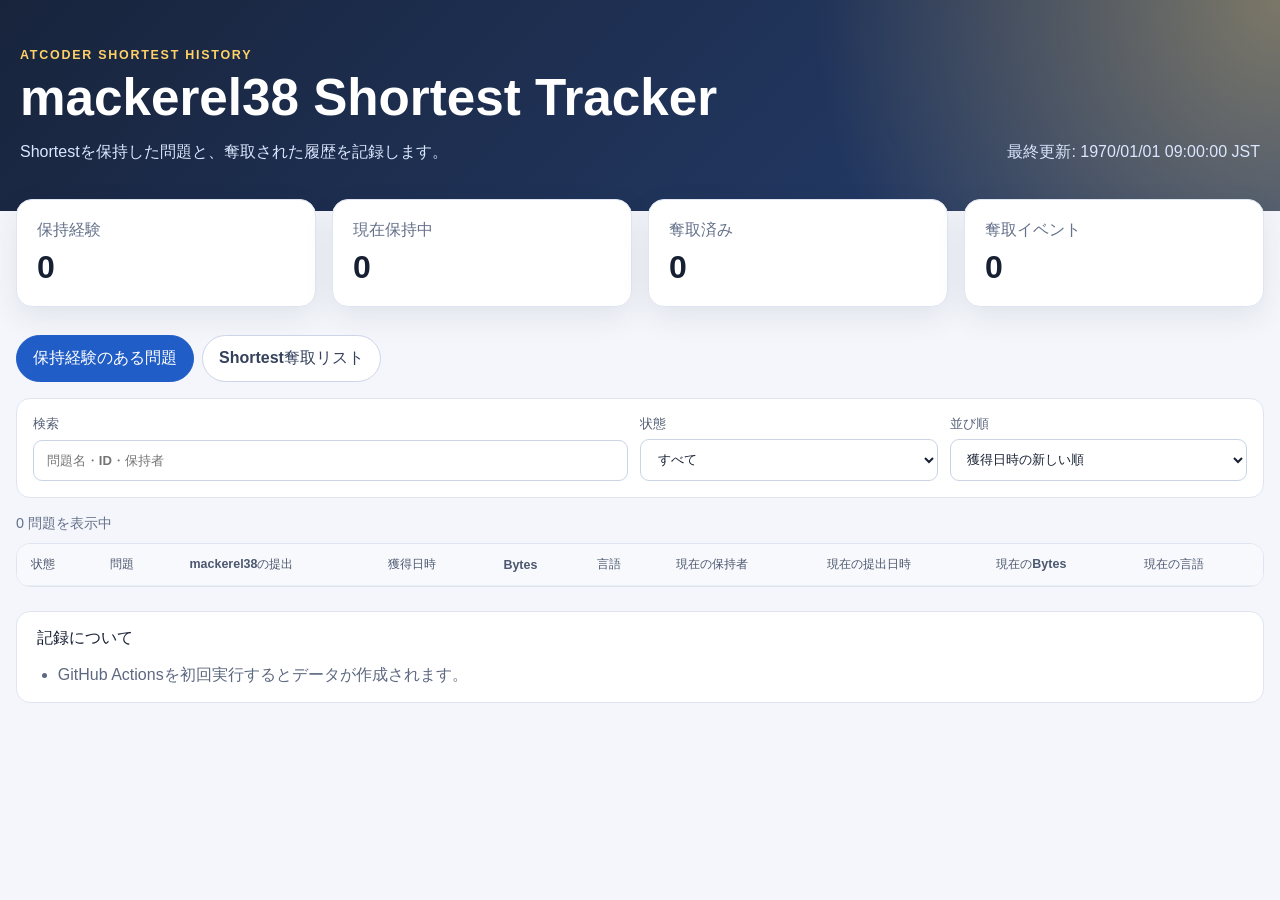
==== docs/index.html @ 1f6d2bc9 "Add shortest tracker" ====
<!doctype html>
<html lang="ja">
<head>
  <meta charset="utf-8">
  <meta name="viewport" content="width=device-width, initial-scale=1">
  <meta name="color-scheme" content="light dark">
  <title>mackerel38 Shortest Tracker</title>
  <link rel="stylesheet" href="style.css">
  <script src="app.js" defer></script>
</head>
<body>
  <header class="hero">
    <div>
      <p class="eyebrow">AtCoder Shortest history</p>
      <h1>mackerel38 Shortest Tracker</h1>
      <p class="subtitle">
        Shortestを保持した問題と、奪取された履歴を記録します。
      </p>
    </div>
    <p id="updated" class="updated">データを読み込み中...</p>
  </header>

  <main>
    <section id="summary" class="summary" aria-label="集計"></section>

    <nav class="tabs" aria-label="表示切替">
      <button class="tab active" data-tab="problems" type="button">
        保持経験のある問題
      </button>
      <button class="tab" data-tab="losses" type="button">
        Shortest奪取リスト
      </button>
    </nav>

    <section id="problems-panel" class="panel active">
      <div class="controls">
        <label>
          <span>検索</span>
          <input id="search" type="search" placeholder="問題名・ID・保持者">
        </label>
        <label>
          <span>状態</span>
          <select id="status-filter">
            <option value="all">すべて</option>
            <option value="holding">現在保持中</option>
            <option value="lost">奪取済み</option>
          </select>
        </label>
        <label>
          <span>並び順</span>
          <select id="sort">
            <option value="acquired-desc">獲得日時の新しい順</option>
            <option value="bytes-asc">mackerel38のBytesが小さい順</option>
            <option value="problem-asc">問題ID順</option>
          </select>
        </label>
      </div>

      <p id="problem-count" class="result-count"></p>

      <div class="table-wrap">
        <table>
          <thead>
            <tr>
              <th>状態</th>
              <th>問題</th>
              <th>mackerel38の提出</th>
              <th>獲得日時</th>
              <th>Bytes</th>
              <th>言語</th>
              <th>現在の保持者</th>
              <th>現在の提出日時</th>
              <th>現在のBytes</th>
              <th>現在の言語</th>
            </tr>
          </thead>
          <tbody id="problems-body"></tbody>
        </table>
      </div>
    </section>

    <section id="losses-panel" class="panel">
      <p id="loss-count" class="result-count"></p>

      <div class="table-wrap">
        <table>
          <thead>
            <tr>
              <th>奪取日時</th>
              <th>問題</th>
              <th>奪取したユーザー</th>
              <th>変更前</th>
              <th>変更後</th>
              <th>差</th>
              <th>言語</th>
              <th>提出</th>
            </tr>
          </thead>
          <tbody id="losses-body"></tbody>
        </table>
      </div>
    </section>

    <section class="notes">
      <h2>記録について</h2>
      <ul id="notes"></ul>
    </section>
  </main>
</body>
</html>
---- docs/style.css ----
:root {
  font-family:
    Inter, "Noto Sans JP", "Yu Gothic UI", "Yu Gothic", Meiryo, sans-serif;
  color: #172033;
  background: #f4f6fb;
  font-synthesis: none;
}

* {
  box-sizing: border-box;
}

body {
  margin: 0;
  min-width: 320px;
}

a {
  color: #215dc6;
}

a:hover {
  text-decoration-thickness: 2px;
}

.hero {
  display: flex;
  align-items: end;
  justify-content: space-between;
  gap: 2rem;
  padding: 3rem max(1.25rem, calc((100vw - 1500px) / 2));
  color: white;
  background:
    radial-gradient(circle at top right, rgba(255, 209, 102, 0.4), transparent 36%),
    linear-gradient(135deg, #18243c, #263f70);
}

.eyebrow {
  margin: 0 0 0.5rem;
  color: #ffd166;
  font-size: 0.78rem;
  font-weight: 800;
  letter-spacing: 0.14em;
  text-transform: uppercase;
}

h1 {
  margin: 0;
  font-size: clamp(1.9rem, 4vw, 3.5rem);
  line-height: 1.1;
}

.subtitle {
  margin: 1rem 0 0;
  color: #dce7ff;
}

.updated {
  margin: 0;
  color: #dce7ff;
  white-space: nowrap;
}

main {
  width: min(1500px, calc(100% - 2rem));
  margin: 0 auto;
  padding: 1.5rem 0 4rem;
}

.summary {
  display: grid;
  grid-template-columns: repeat(4, minmax(0, 1fr));
  gap: 1rem;
  margin-top: -2.3rem;
}

.summary-card {
  padding: 1.25rem;
  border: 1px solid #dfe5f0;
  border-radius: 16px;
  background: white;
  box-shadow: 0 10px 30px rgba(31, 46, 78, 0.09);
}

.summary-card p {
  margin: 0;
  color: #65718a;
  font-weight: 700;
}

.summary-card strong {
  display: block;
  margin-top: 0.5rem;
  font-size: 2rem;
}

.tabs {
  display: flex;
  gap: 0.5rem;
  margin: 1.75rem 0 1rem;
}

.tab {
  padding: 0.75rem 1rem;
  border: 1px solid #ccd5e6;
  border-radius: 999px;
  background: white;
  color: #34415b;
  font: inherit;
  font-weight: 800;
  cursor: pointer;
}

.tab.active {
  border-color: #215dc6;
  background: #215dc6;
  color: white;
}

.panel {
  display: none;
}

.panel.active {
  display: block;
}

.controls {
  display: grid;
  grid-template-columns: minmax(260px, 2fr) repeat(2, minmax(170px, 1fr));
  gap: 0.75rem;
  padding: 1rem;
  border: 1px solid #dfe5f0;
  border-radius: 14px;
  background: white;
}

.controls label {
  display: grid;
  gap: 0.4rem;
  color: #556178;
  font-size: 0.82rem;
  font-weight: 800;
}

input,
select {
  width: 100%;
  padding: 0.72rem 0.8rem;
  border: 1px solid #cbd4e4;
  border-radius: 9px;
  background: white;
  color: #172033;
  font: inherit;
}

.result-count {
  margin: 1rem 0 0.6rem;
  color: #65718a;
  font-size: 0.9rem;
}

.table-wrap {
  overflow-x: auto;
  border: 1px solid #dfe5f0;
  border-radius: 14px;
  background: white;
}

table {
  width: 100%;
  border-collapse: collapse;
  white-space: nowrap;
}

th,
td {
  padding: 0.78rem 0.9rem;
  border-bottom: 1px solid #e8ecf3;
  text-align: left;
}

th {
  position: sticky;
  top: 0;
  z-index: 1;
  background: #f8f9fc;
  color: #4c5870;
  font-size: 0.78rem;
}

tbody tr:hover {
  background: #f7f9fd;
}

.number {
  text-align: right;
  font-variant-numeric: tabular-nums;
}

.problem-link,
.user-link {
  font-weight: 700;
}

.status {
  display: inline-flex;
  padding: 0.25rem 0.55rem;
  border-radius: 999px;
  font-size: 0.75rem;
  font-weight: 900;
}

.status.holding {
  color: #0a6847;
  background: #d9f7ea;
}

.status.lost {
  color: #a0372d;
  background: #fde4e1;
}

.notes {
  margin-top: 1.5rem;
  padding: 1rem 1.25rem;
  border: 1px solid #dfe5f0;
  border-radius: 14px;
  background: white;
}

.notes h2 {
  margin: 0;
  font-size: 1rem;
}

.notes ul {
  margin-bottom: 0;
  padding-left: 1.3rem;
  color: #5d6980;
}

@media (prefers-color-scheme: dark) {
  :root {
    color: #e7ebf4;
    background: #101621;
  }

  .summary-card,
  .controls,
  .table-wrap,
  .notes,
  .tab,
  input,
  select {
    border-color: #303b50;
    background: #192131;
    color: #e7ebf4;
  }

  th {
    background: #20293a;
    color: #bfc8da;
  }

  th,
  td {
    border-bottom-color: #30394b;
  }

  tbody tr:hover {
    background: #202a3d;
  }

  .summary-card p,
  .result-count,
  .controls label,
  .notes ul {
    color: #aeb8ca;
  }
}

@media (max-width: 850px) {
  .hero {
    align-items: start;
    flex-direction: column;
  }

  .updated {
    white-space: normal;
  }

  .summary {
    grid-template-columns: repeat(2, minmax(0, 1fr));
  }

  .controls {
    grid-template-columns: 1fr;
  }
}
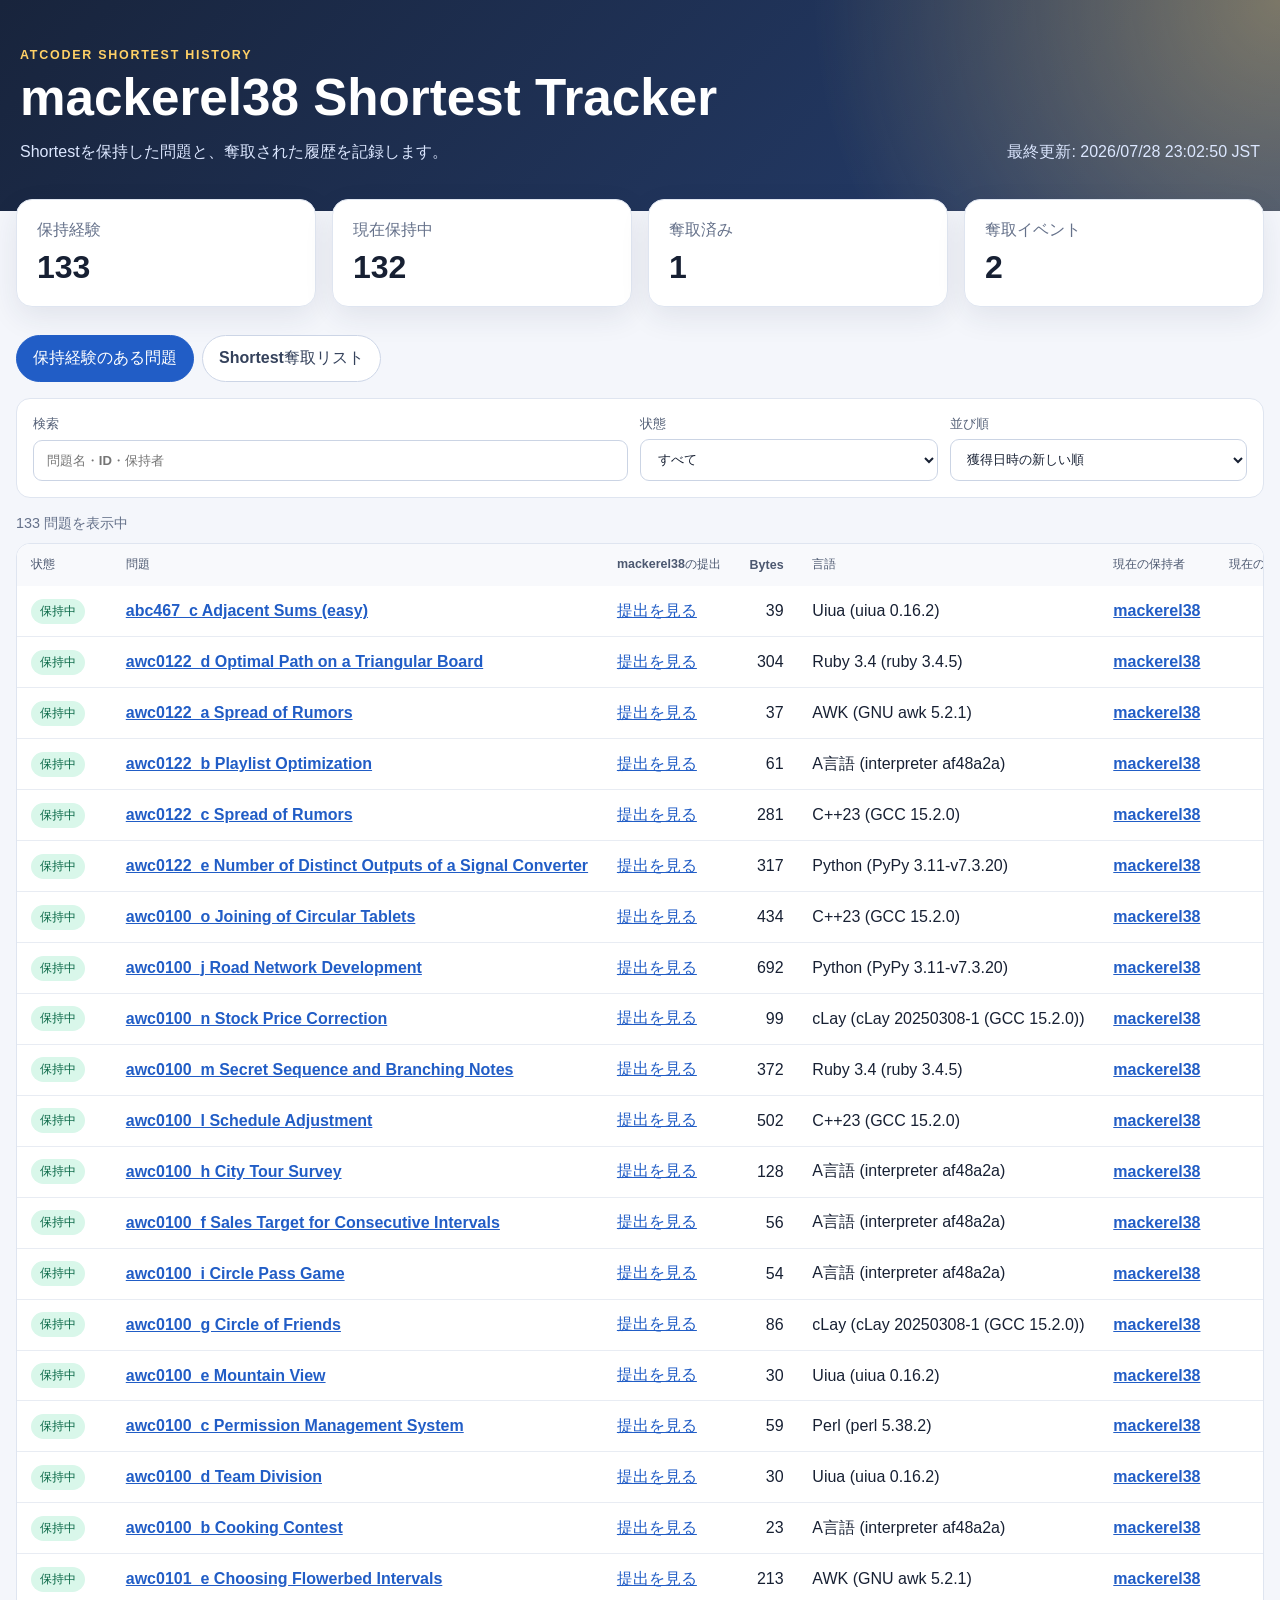
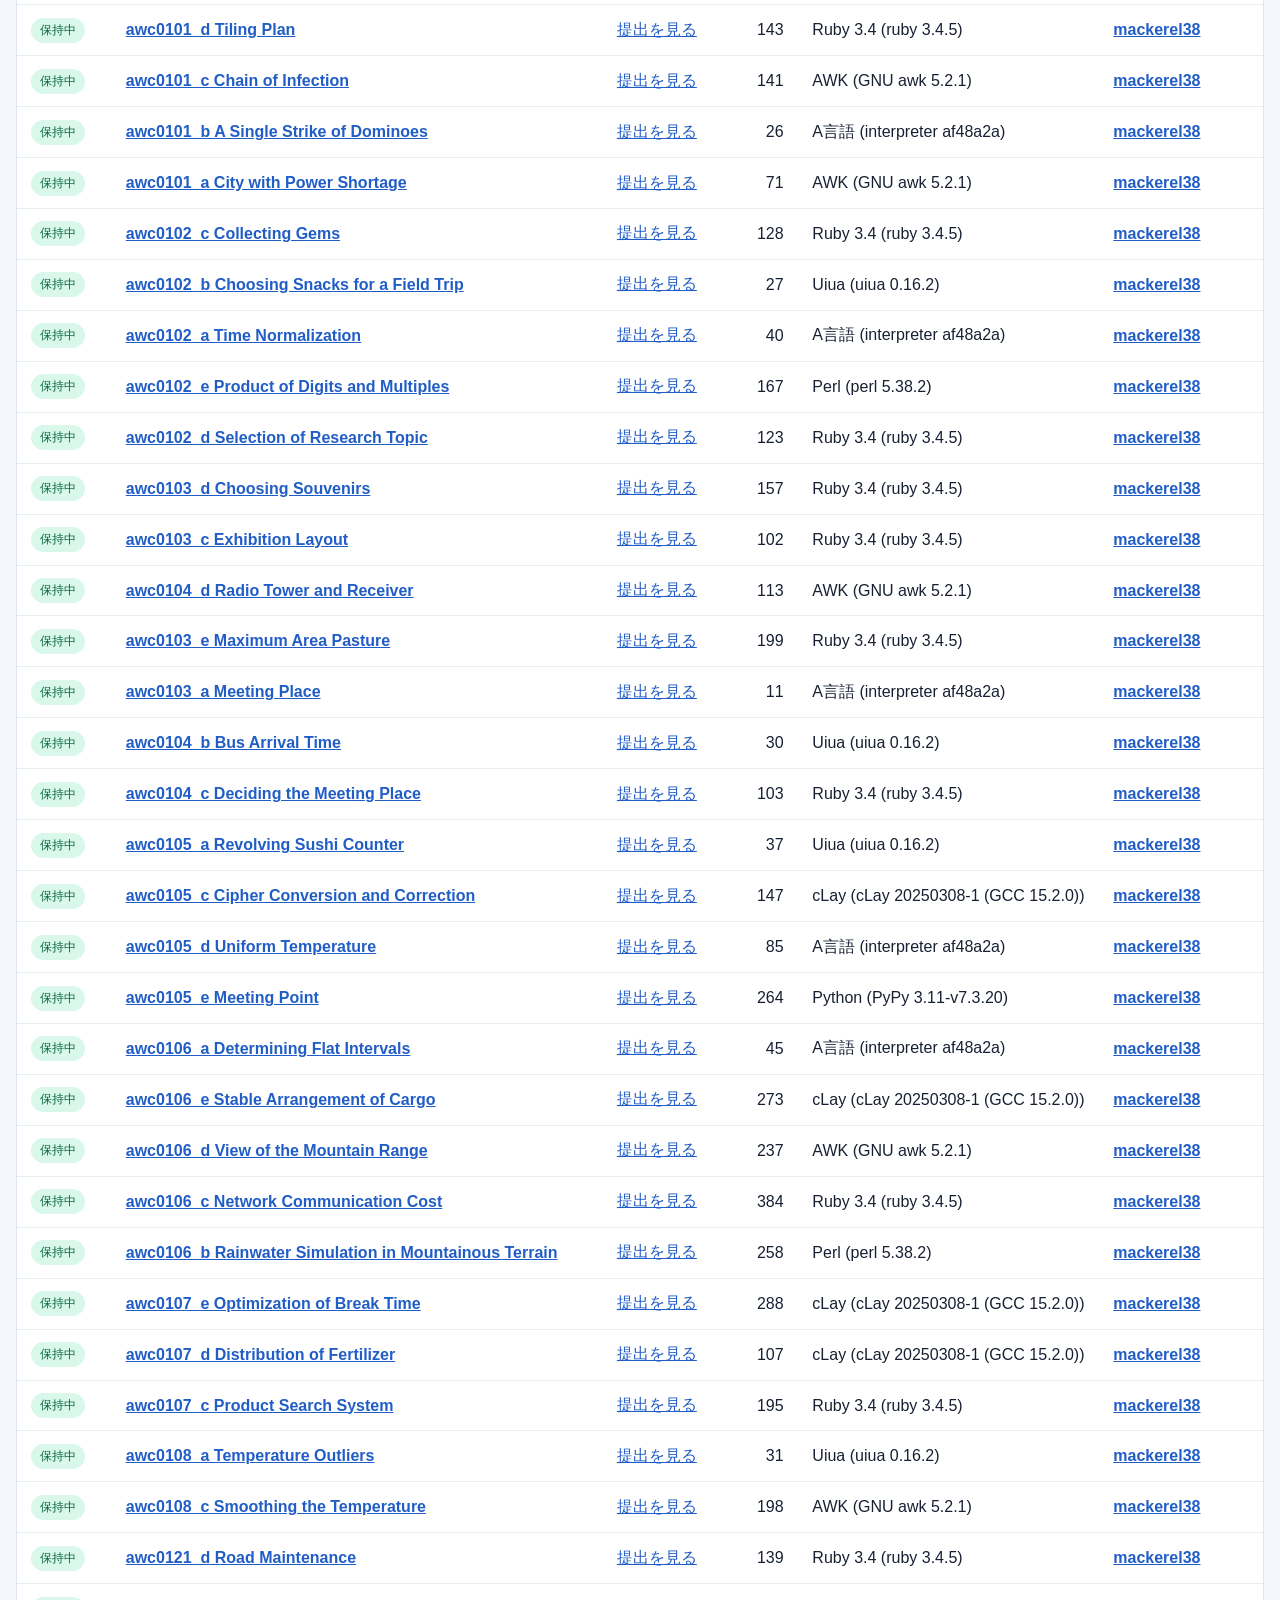
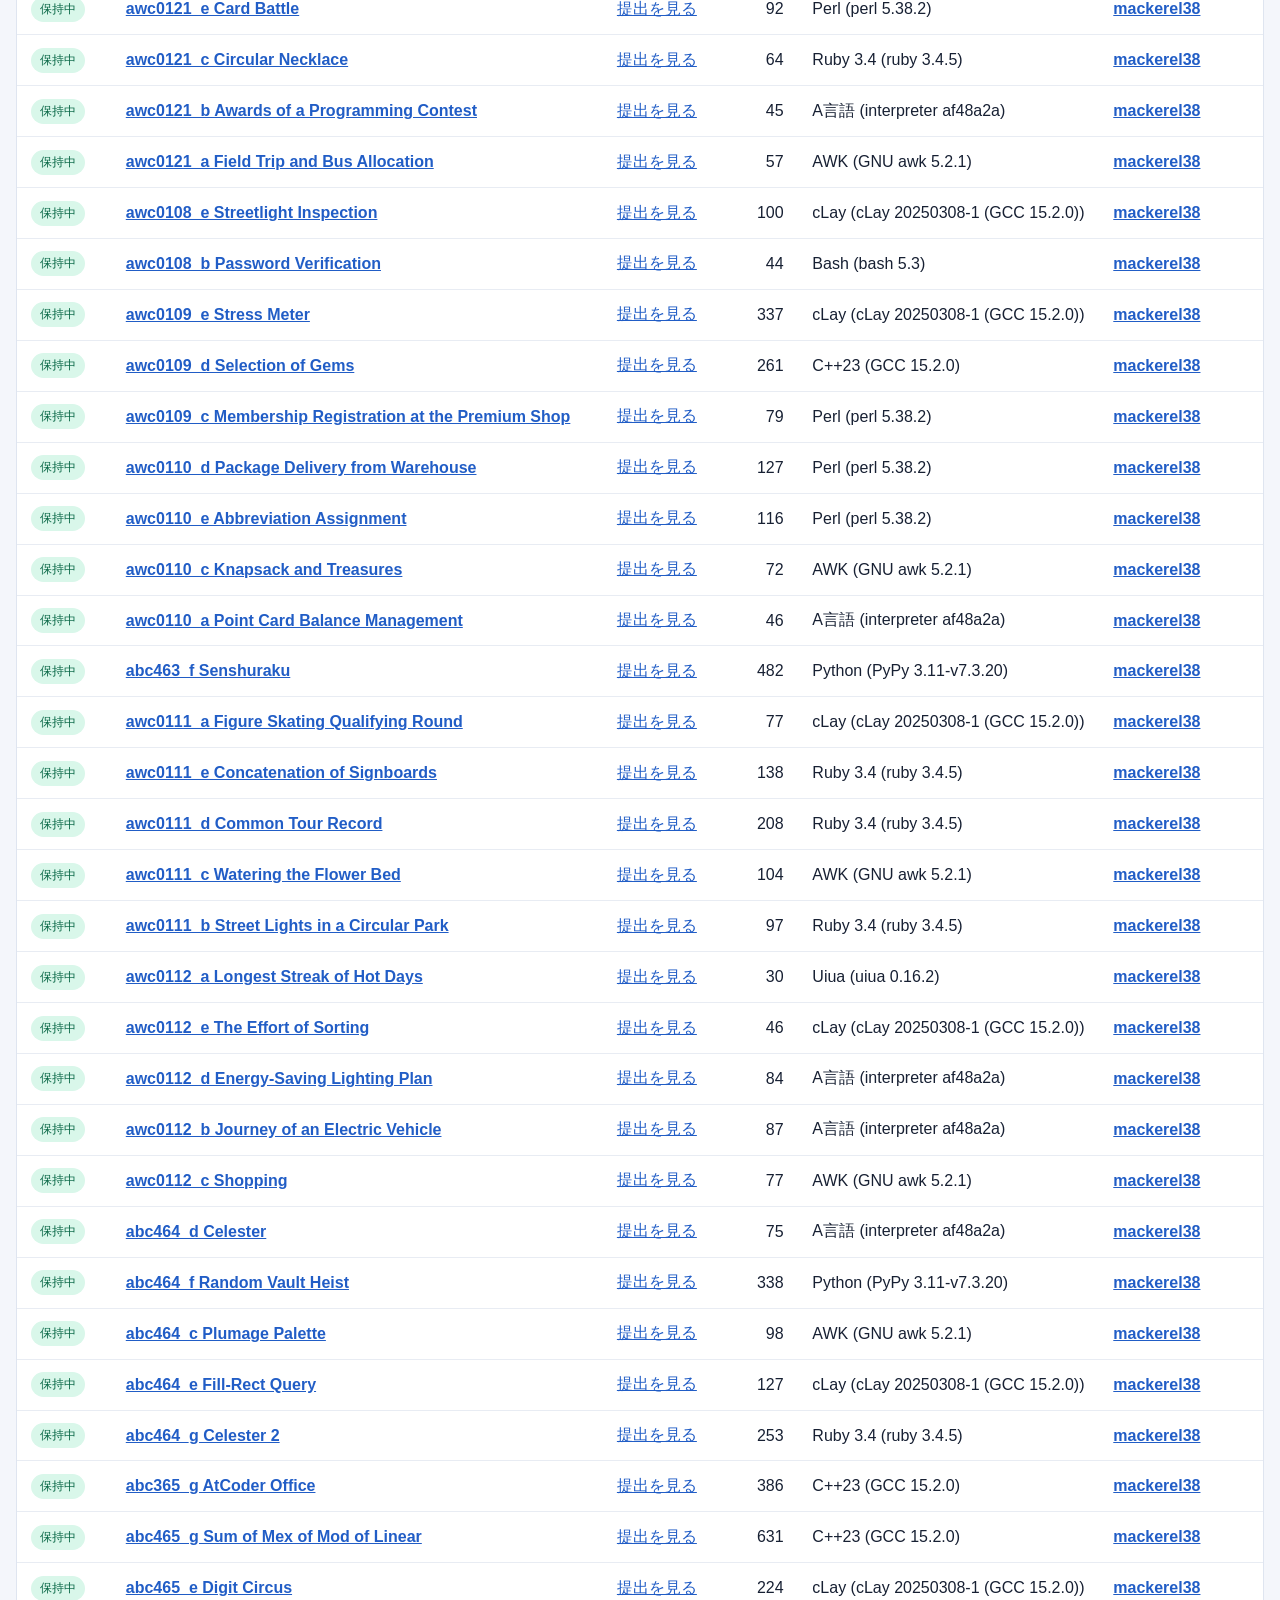
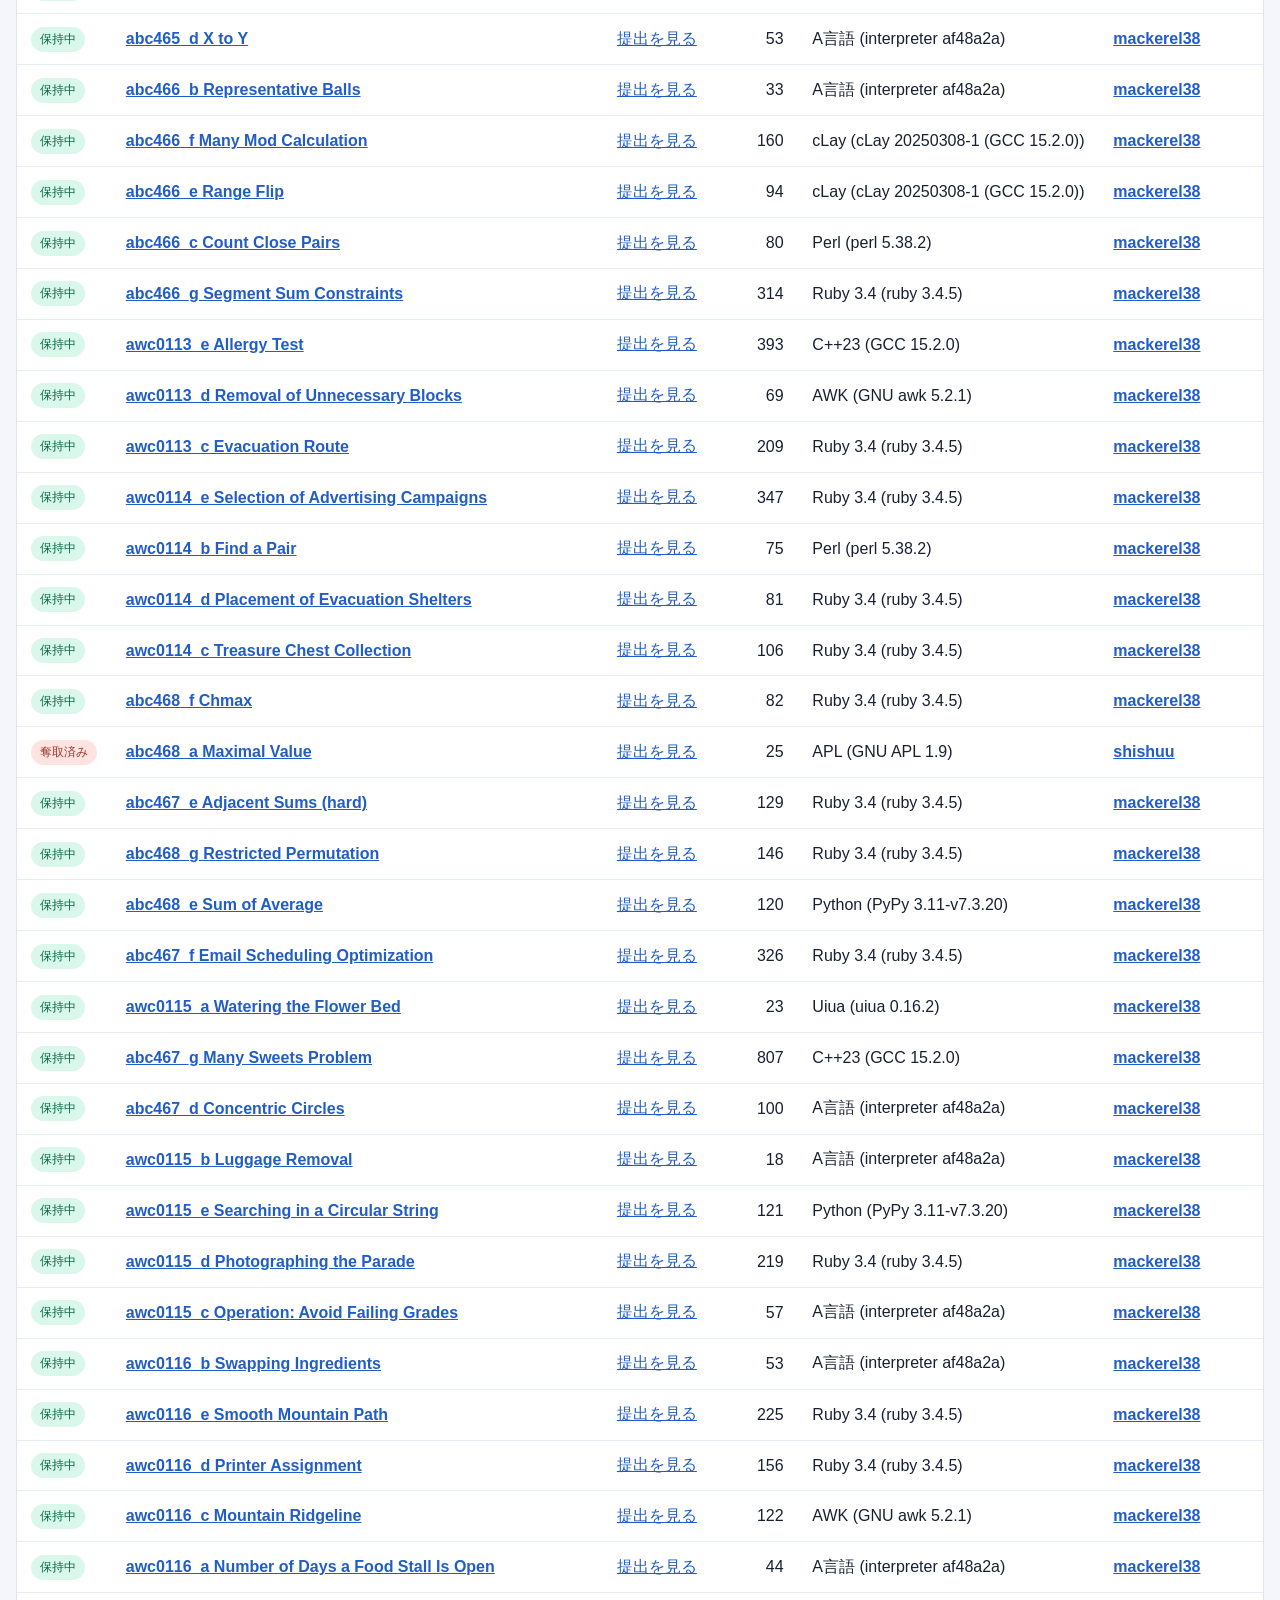
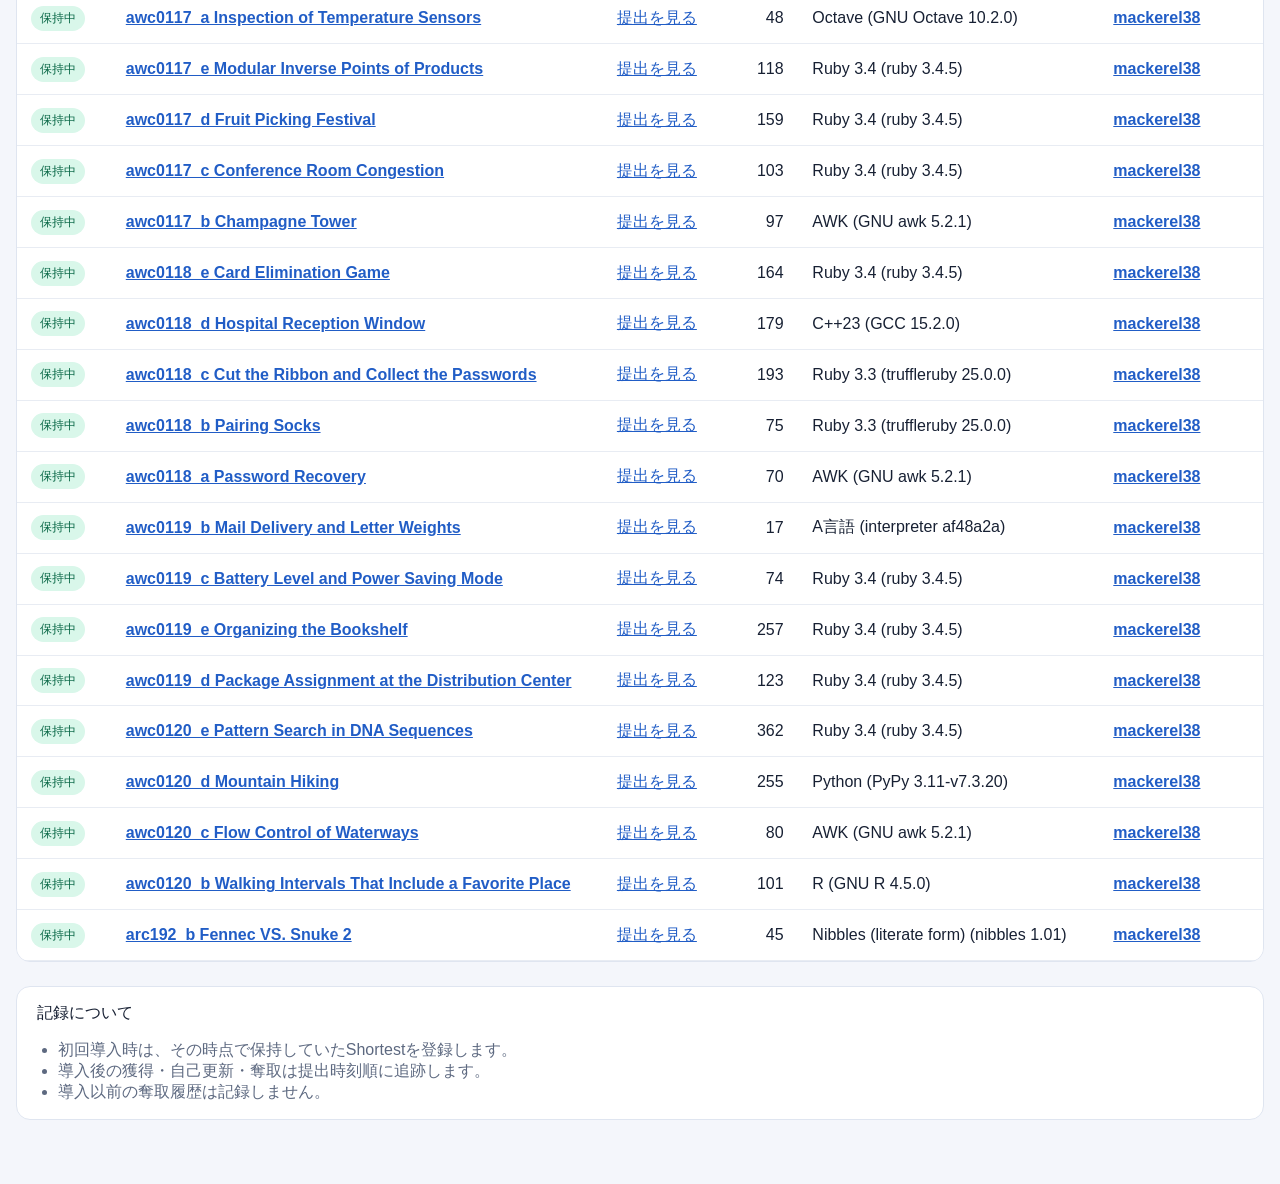
==== commit cc3d6d40: "Hide date columns from problem table" ====
--- a/docs/index.html
+++ b/docs/index.html
@@ -65,11 +65,9 @@
               <th>状態</th>
               <th>問題</th>
               <th>mackerel38の提出</th>
-              <th>獲得日時</th>
               <th>Bytes</th>
               <th>言語</th>
               <th>現在の保持者</th>
-              <th>現在の提出日時</th>
               <th>現在のBytes</th>
               <th>現在の言語</th>
             </tr>
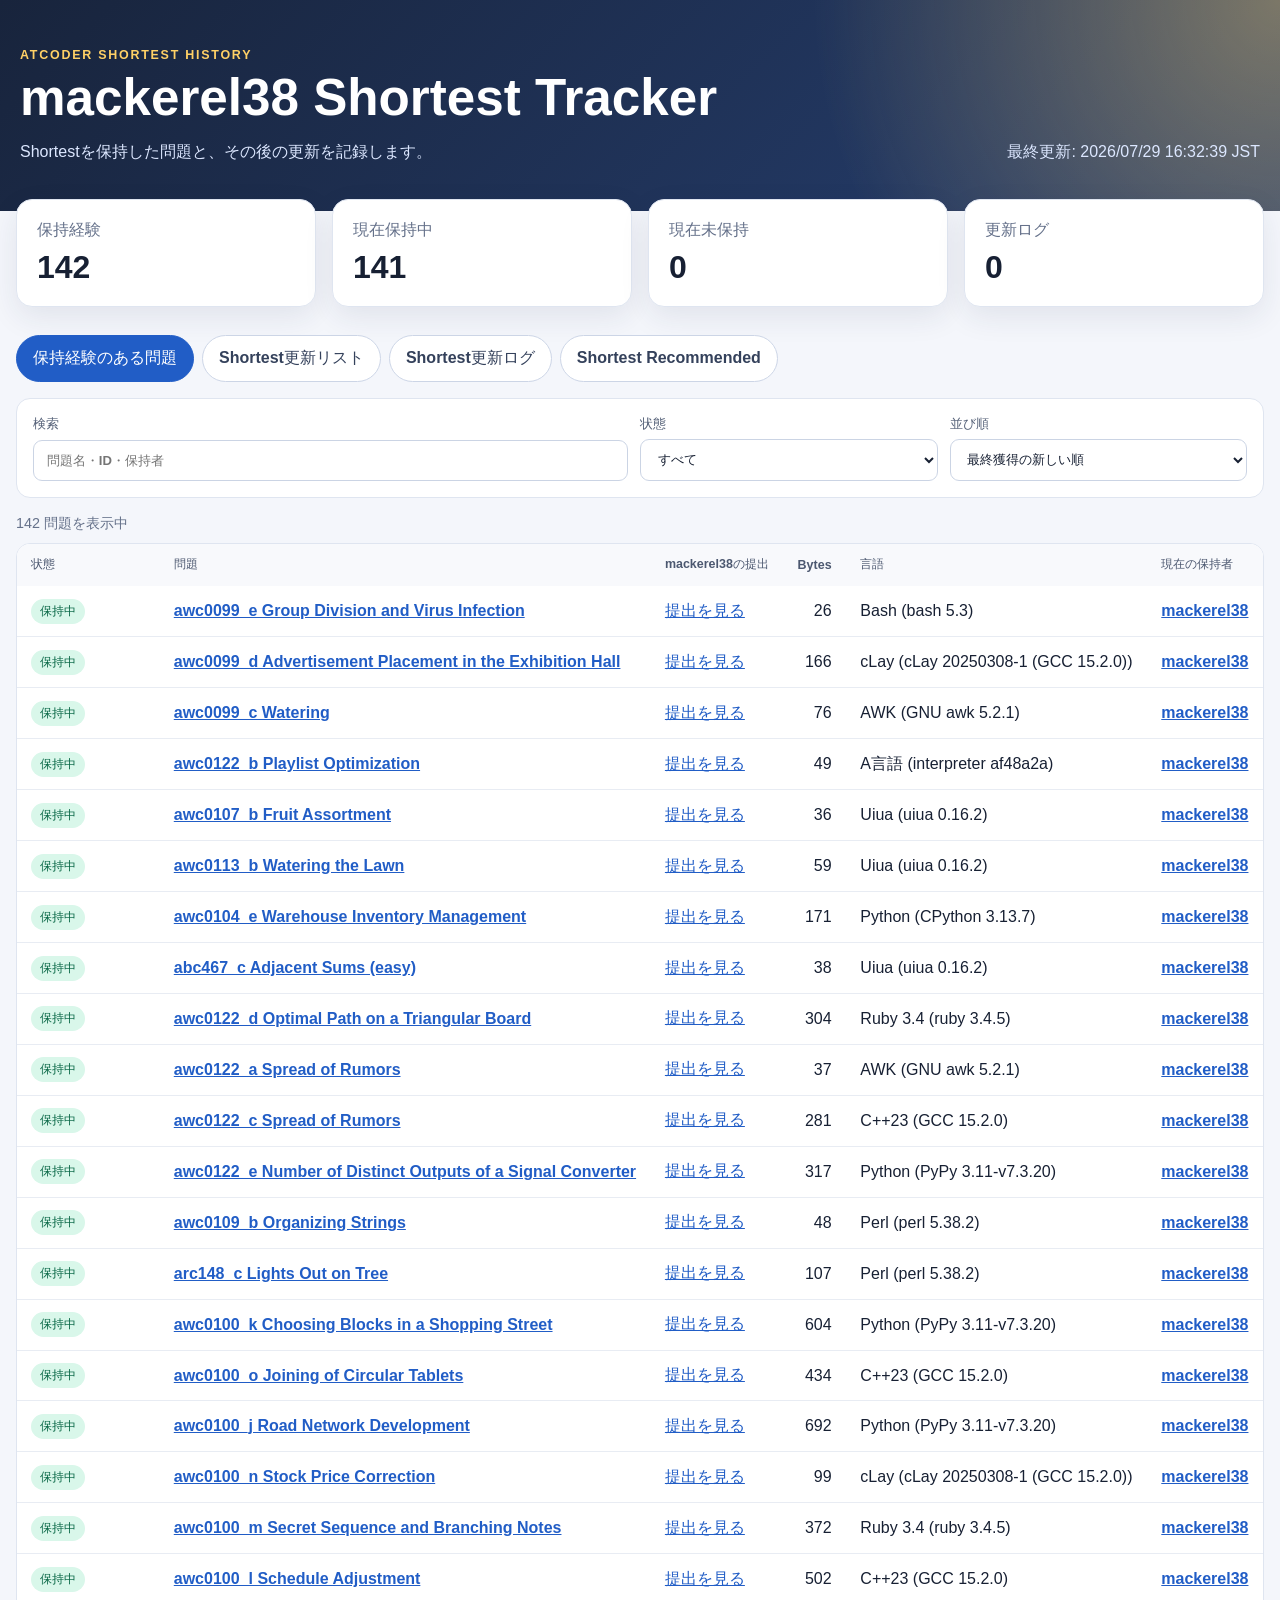
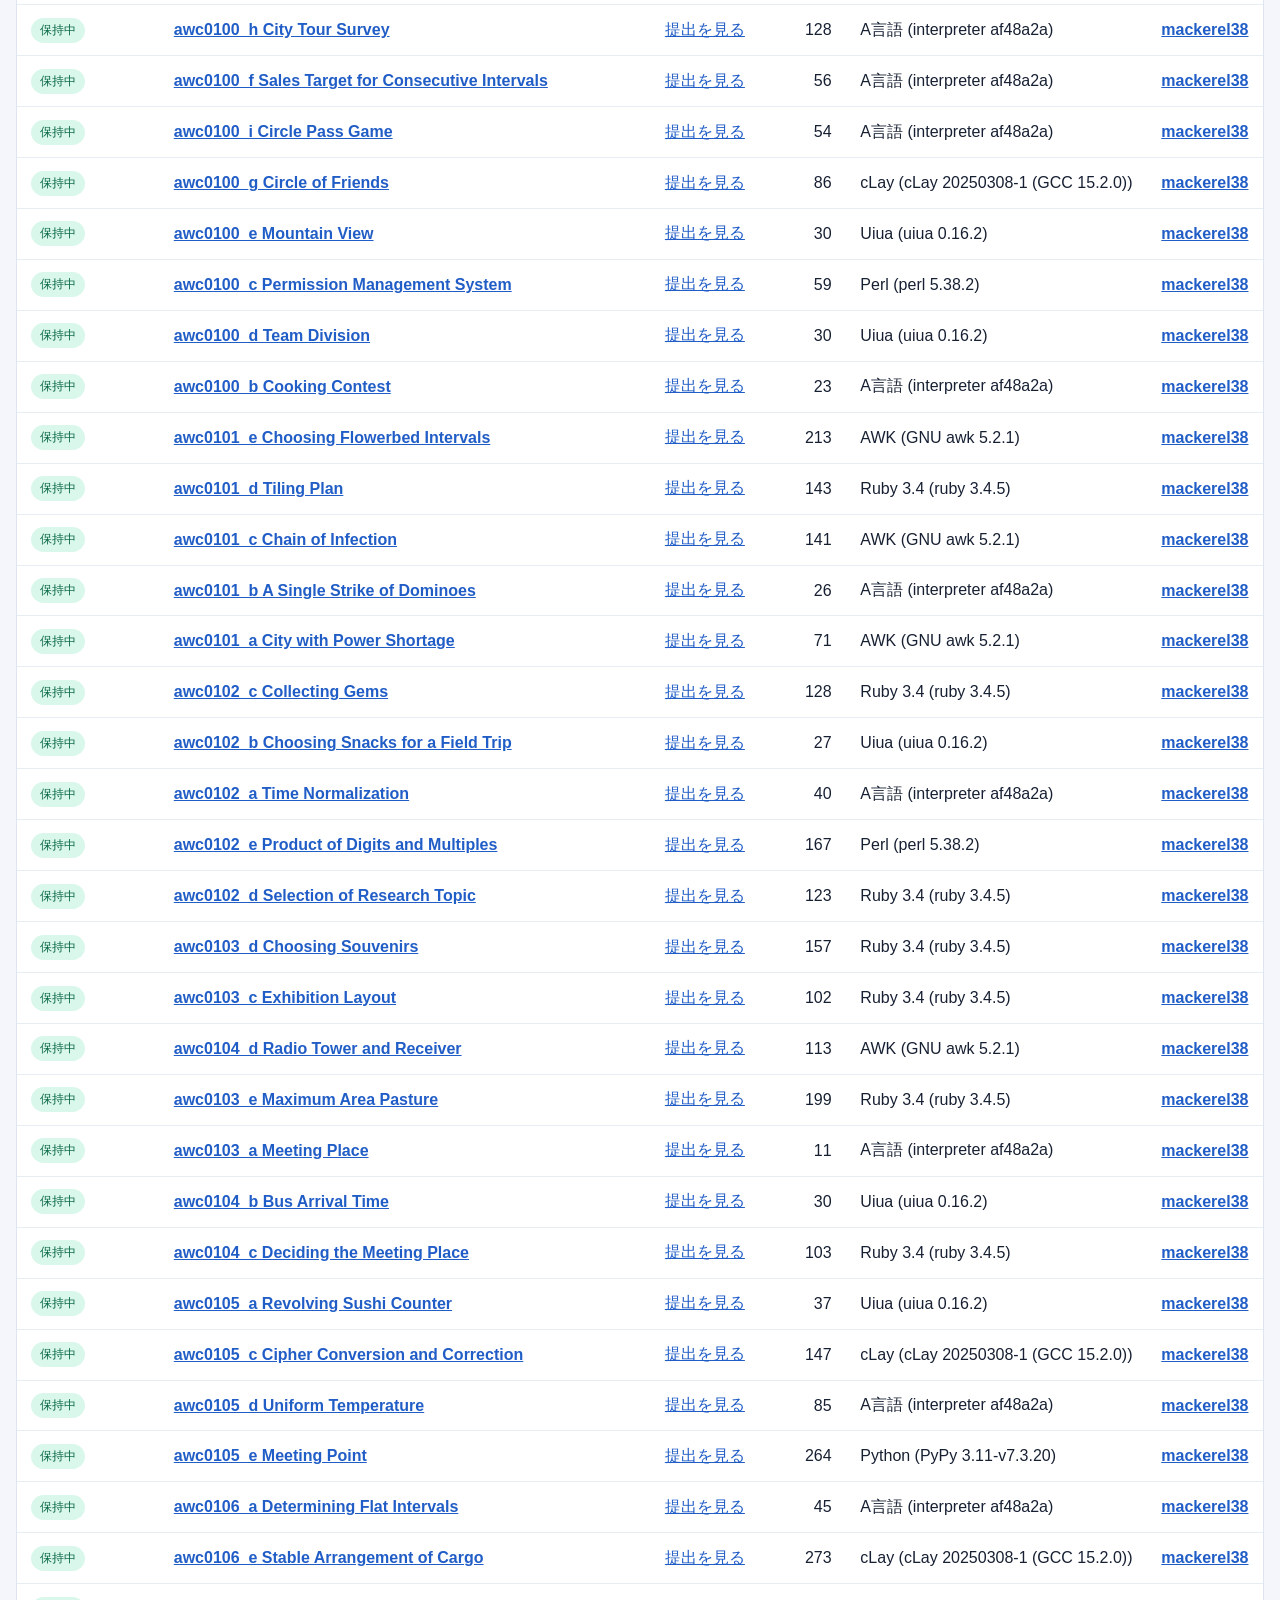
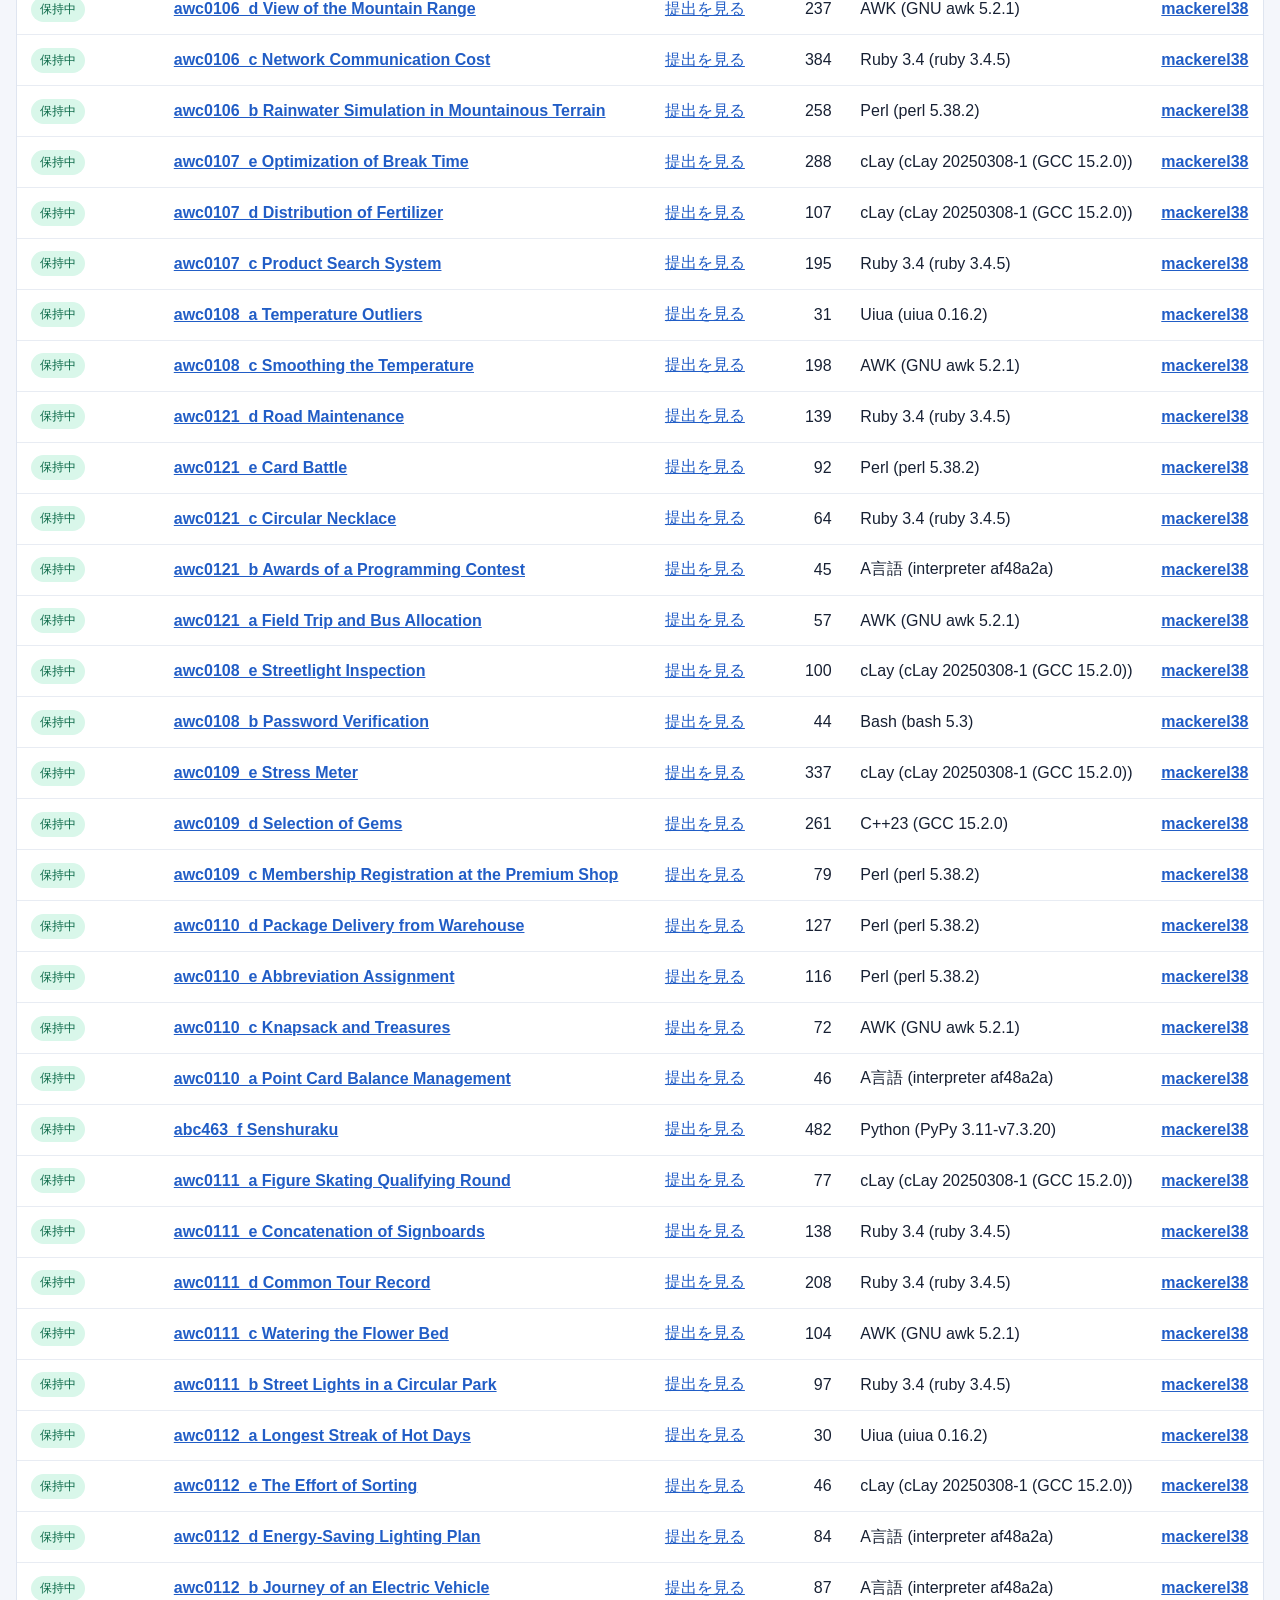
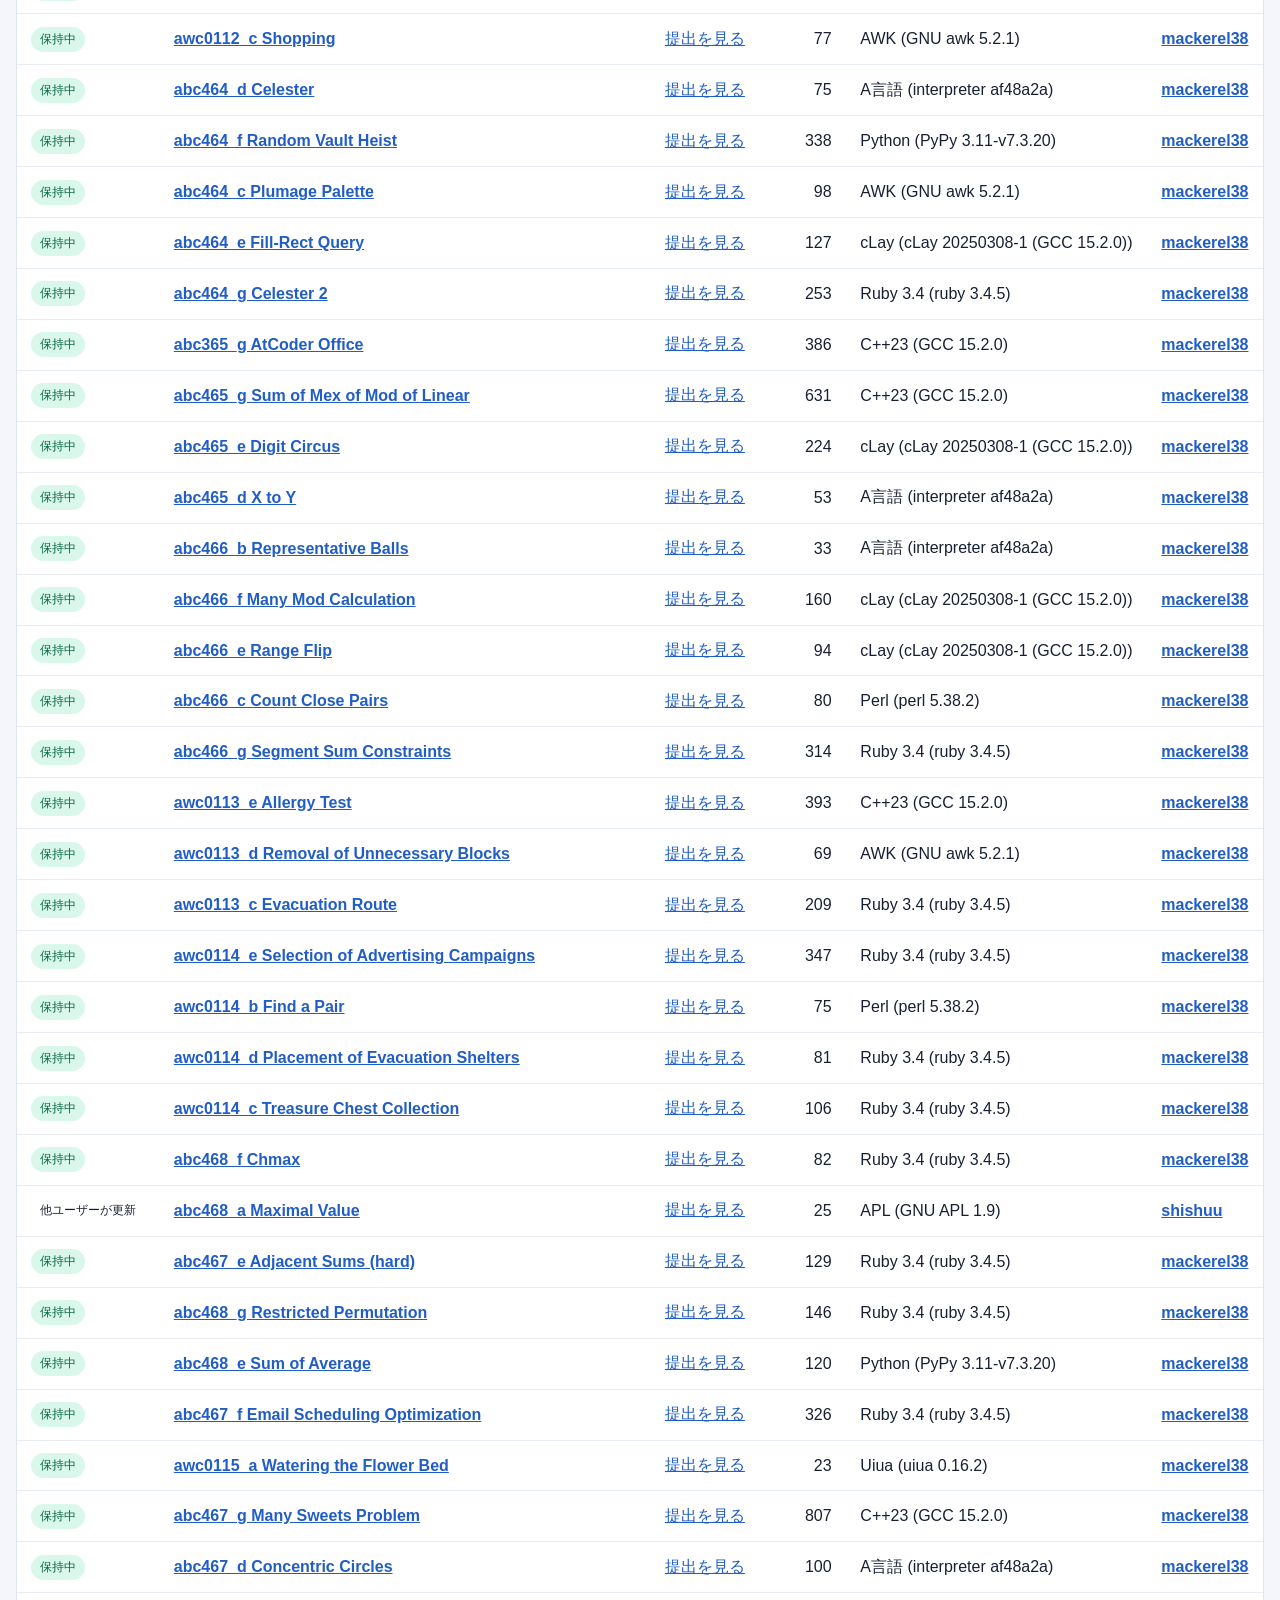
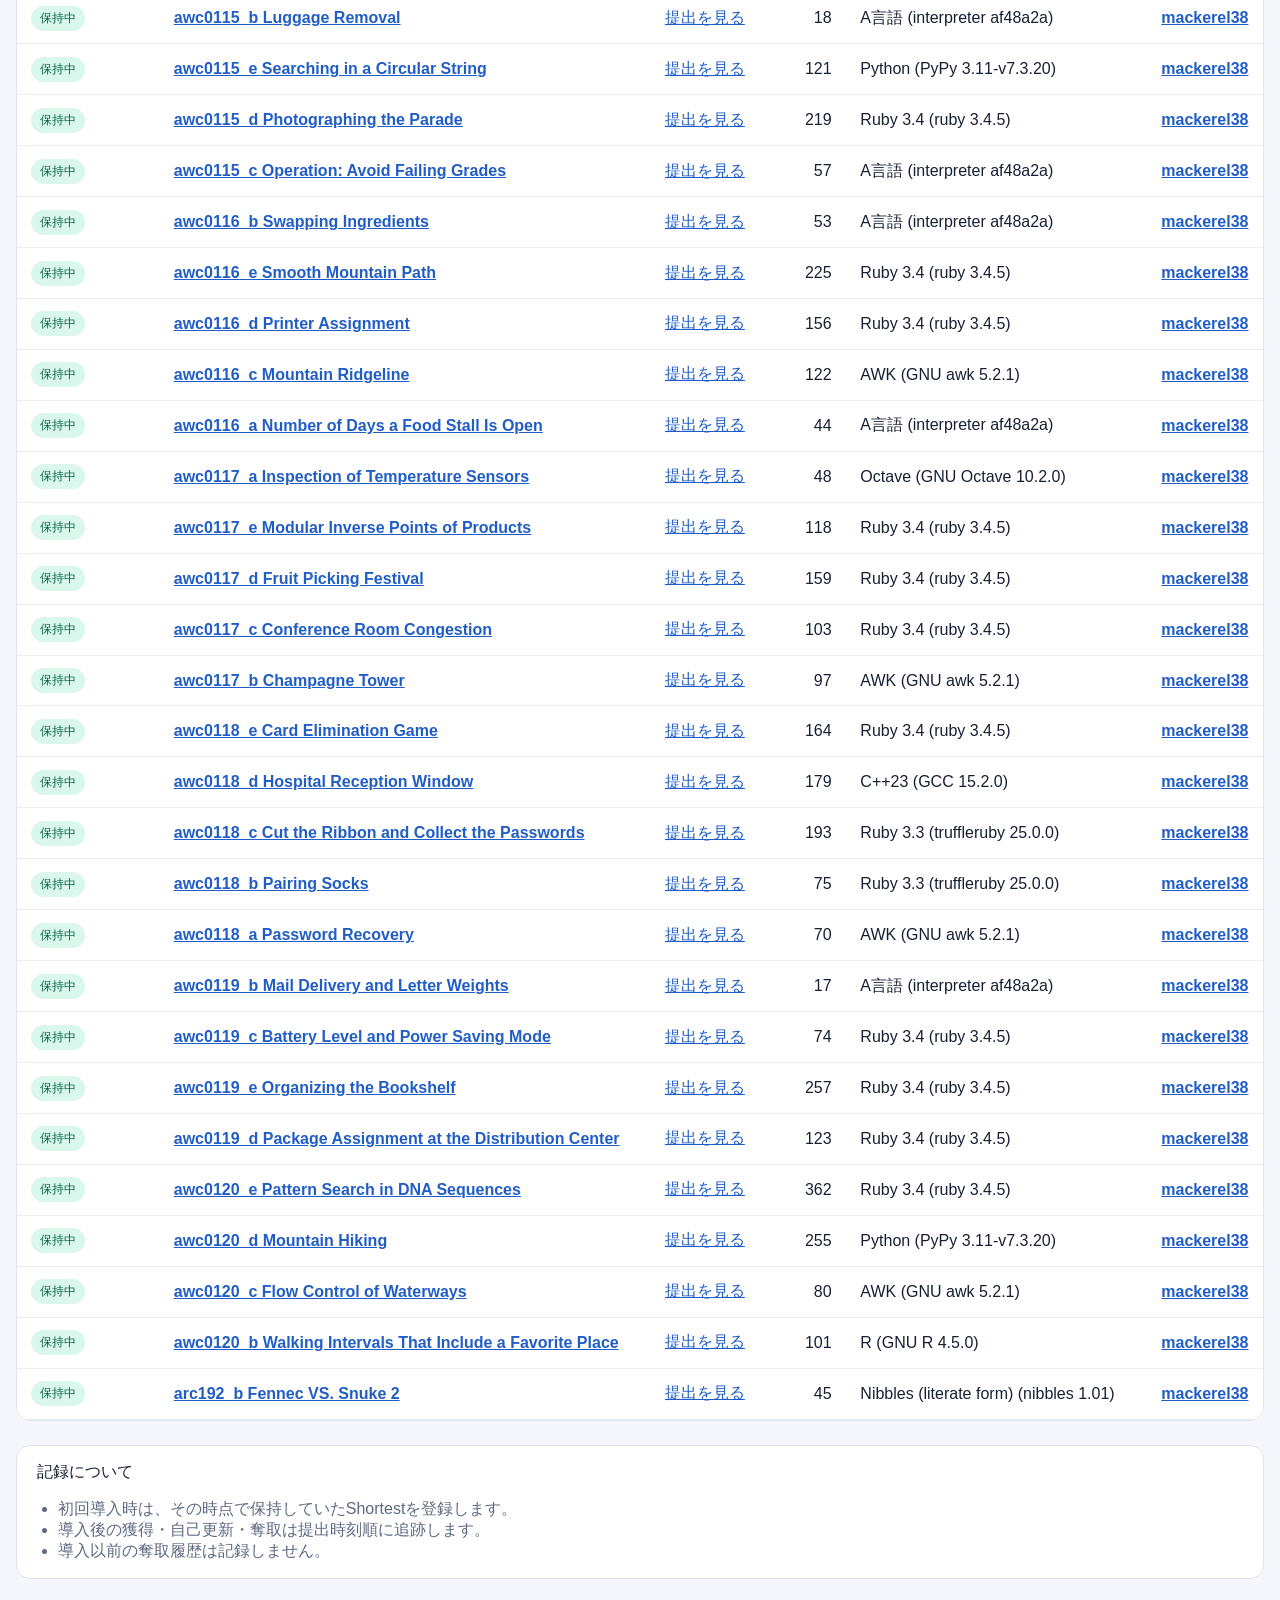
==== commit 3ccdafe7: "Add shortest update log and recommendations" ====
--- a/docs/index.html
+++ b/docs/index.html
@@ -14,7 +14,7 @@
       <p class="eyebrow">AtCoder Shortest history</p>
       <h1>mackerel38 Shortest Tracker</h1>
       <p class="subtitle">
-        Shortestを保持した問題と、奪取された履歴を記録します。
+        Shortestを保持した問題と、その後の更新を記録します。
       </p>
     </div>
     <p id="updated" class="updated">データを読み込み中...</p>
@@ -27,8 +27,14 @@
       <button class="tab active" data-tab="problems" type="button">
         保持経験のある問題
       </button>
-      <button class="tab" data-tab="losses" type="button">
-        Shortest奪取リスト
+      <button class="tab" data-tab="active-updates" type="button">
+        Shortest更新リスト
+      </button>
+      <button class="tab" data-tab="update-log" type="button">
+        Shortest更新ログ
+      </button>
+      <button class="tab" data-tab="recommended" type="button">
+        Shortest Recommended
       </button>
     </nav>
 
@@ -43,13 +49,13 @@
           <select id="status-filter">
             <option value="all">すべて</option>
             <option value="holding">現在保持中</option>
-            <option value="lost">奪取済み</option>
+            <option value="updated">他ユーザーが更新</option>
           </select>
         </label>
         <label>
           <span>並び順</span>
           <select id="sort">
-            <option value="acquired-desc">獲得日時の新しい順</option>
+            <option value="acquired-desc">最終獲得の新しい順</option>
             <option value="bytes-asc">mackerel38のBytesが小さい順</option>
             <option value="problem-asc">問題ID順</option>
           </select>
@@ -77,24 +83,77 @@
       </div>
     </section>
 
-    <section id="losses-panel" class="panel">
-      <p id="loss-count" class="result-count"></p>
+    <section id="active-updates-panel" class="panel">
+      <p id="active-update-count" class="result-count"></p>
 
       <div class="table-wrap">
         <table>
           <thead>
             <tr>
-              <th>奪取日時</th>
+              <th>更新日時</th>
               <th>問題</th>
-              <th>奪取したユーザー</th>
-              <th>変更前</th>
-              <th>変更後</th>
-              <th>差</th>
-              <th>言語</th>
+              <th>現在の保持者</th>
+              <th>mackerel38</th>
+              <th>現在</th>
+              <th>更新Bytes</th>
+              <th>現在の言語</th>
               <th>提出</th>
             </tr>
           </thead>
-          <tbody id="losses-body"></tbody>
+          <tbody id="active-updates-body"></tbody>
+        </table>
+      </div>
+    </section>
+
+    <section id="update-log-panel" class="panel">
+      <p id="update-log-count" class="result-count"></p>
+
+      <div class="table-wrap">
+        <table class="update-log-table">
+          <thead>
+            <tr>
+              <th>問題 / 更新Bytes</th>
+              <th>提出日時</th>
+              <th>ユーザー</th>
+              <th>言語</th>
+              <th>Bytes</th>
+              <th>提出</th>
+            </tr>
+          </thead>
+          <tbody id="update-log-body"></tbody>
+        </table>
+      </div>
+    </section>
+
+    <section id="recommended-panel" class="panel">
+      <div class="recommendation-heading">
+        <div>
+          <h2>Shortest Recommended</h2>
+          <p>
+            mackerel38の提出言語がC++だけで、現在のShortestが
+            APL・A言語・cLay・dc・Ruby・Perl・AWK・Octave・Bash
+            ではない問題から選んでいます。
+          </p>
+        </div>
+        <button id="shuffle-recommendations" type="button">
+          表示順をシャッフル
+        </button>
+      </div>
+
+      <p id="recommendation-count" class="result-count"></p>
+
+      <div class="table-wrap">
+        <table>
+          <thead>
+            <tr>
+              <th>問題</th>
+              <th>現在の保持者</th>
+              <th>現在の言語</th>
+              <th>現在のBytes</th>
+              <th>提出</th>
+            </tr>
+          </thead>
+          <tbody id="recommendations-body"></tbody>
         </table>
       </div>
     </section>
--- a/docs/style.css
+++ b/docs/style.css
@@ -21,6 +21,12 @@
 
 a:hover {
   text-decoration-thickness: 2px;
+}
+
+button,
+input,
+select {
+  font: inherit;
 }
 
 .hero {
@@ -96,6 +102,7 @@
 
 .tabs {
   display: flex;
+  flex-wrap: wrap;
   gap: 0.5rem;
   margin: 1.75rem 0 1rem;
 }
@@ -106,7 +113,6 @@
   border-radius: 999px;
   background: white;
   color: #34415b;
-  font: inherit;
   font-weight: 800;
   cursor: pointer;
 }
@@ -151,7 +157,6 @@
   border-radius: 9px;
   background: white;
   color: #172033;
-  font: inherit;
 }
 
 .result-count {
@@ -216,9 +221,63 @@
   background: #d9f7ea;
 }
 
-.status.lost {
-  color: #a0372d;
-  background: #fde4e1;
+.status.updated {
+  color: #8b4b00;
+  background: #fff0cf;
+}
+
+.improvement,
+.delta {
+  color: #0a6847;
+  font-weight: 900;
+}
+
+.update-log-table .update-before td {
+  border-bottom: 0;
+  background: rgba(95, 111, 140, 0.04);
+}
+
+.update-log-table .update-after td {
+  border-bottom-width: 3px;
+}
+
+.update-log-table .update-before:hover,
+.update-log-table .update-after:hover {
+  background: #f7f9fd;
+}
+
+.recommendation-heading {
+  display: flex;
+  align-items: end;
+  justify-content: space-between;
+  gap: 1rem;
+  padding: 1rem 1.25rem;
+  border: 1px solid #dfe5f0;
+  border-radius: 14px;
+  background: white;
+}
+
+.recommendation-heading h2 {
+  margin: 0;
+  font-size: 1.15rem;
+}
+
+.recommendation-heading p {
+  max-width: 900px;
+  margin: 0.55rem 0 0;
+  color: #65718a;
+  line-height: 1.7;
+}
+
+.recommendation-heading button {
+  flex: none;
+  padding: 0.7rem 0.9rem;
+  border: 1px solid #215dc6;
+  border-radius: 9px;
+  background: white;
+  color: #215dc6;
+  font-weight: 800;
+  cursor: pointer;
 }
 
 .notes {
@@ -252,7 +311,9 @@
   .notes,
   .tab,
   input,
-  select {
+  select,
+  .recommendation-heading,
+  .recommendation-heading button {
     border-color: #303b50;
     background: #192131;
     color: #e7ebf4;
@@ -268,20 +329,28 @@
     border-bottom-color: #30394b;
   }
 
-  tbody tr:hover {
+  tbody tr:hover,
+  .update-log-table .update-before:hover,
+  .update-log-table .update-after:hover {
     background: #202a3d;
+  }
+
+  .update-log-table .update-before td {
+    background: rgba(255, 255, 255, 0.025);
   }
 
   .summary-card p,
   .result-count,
   .controls label,
-  .notes ul {
+  .notes ul,
+  .recommendation-heading p {
     color: #aeb8ca;
   }
 }
 
 @media (max-width: 850px) {
-  .hero {
+  .hero,
+  .recommendation-heading {
     align-items: start;
     flex-direction: column;
   }
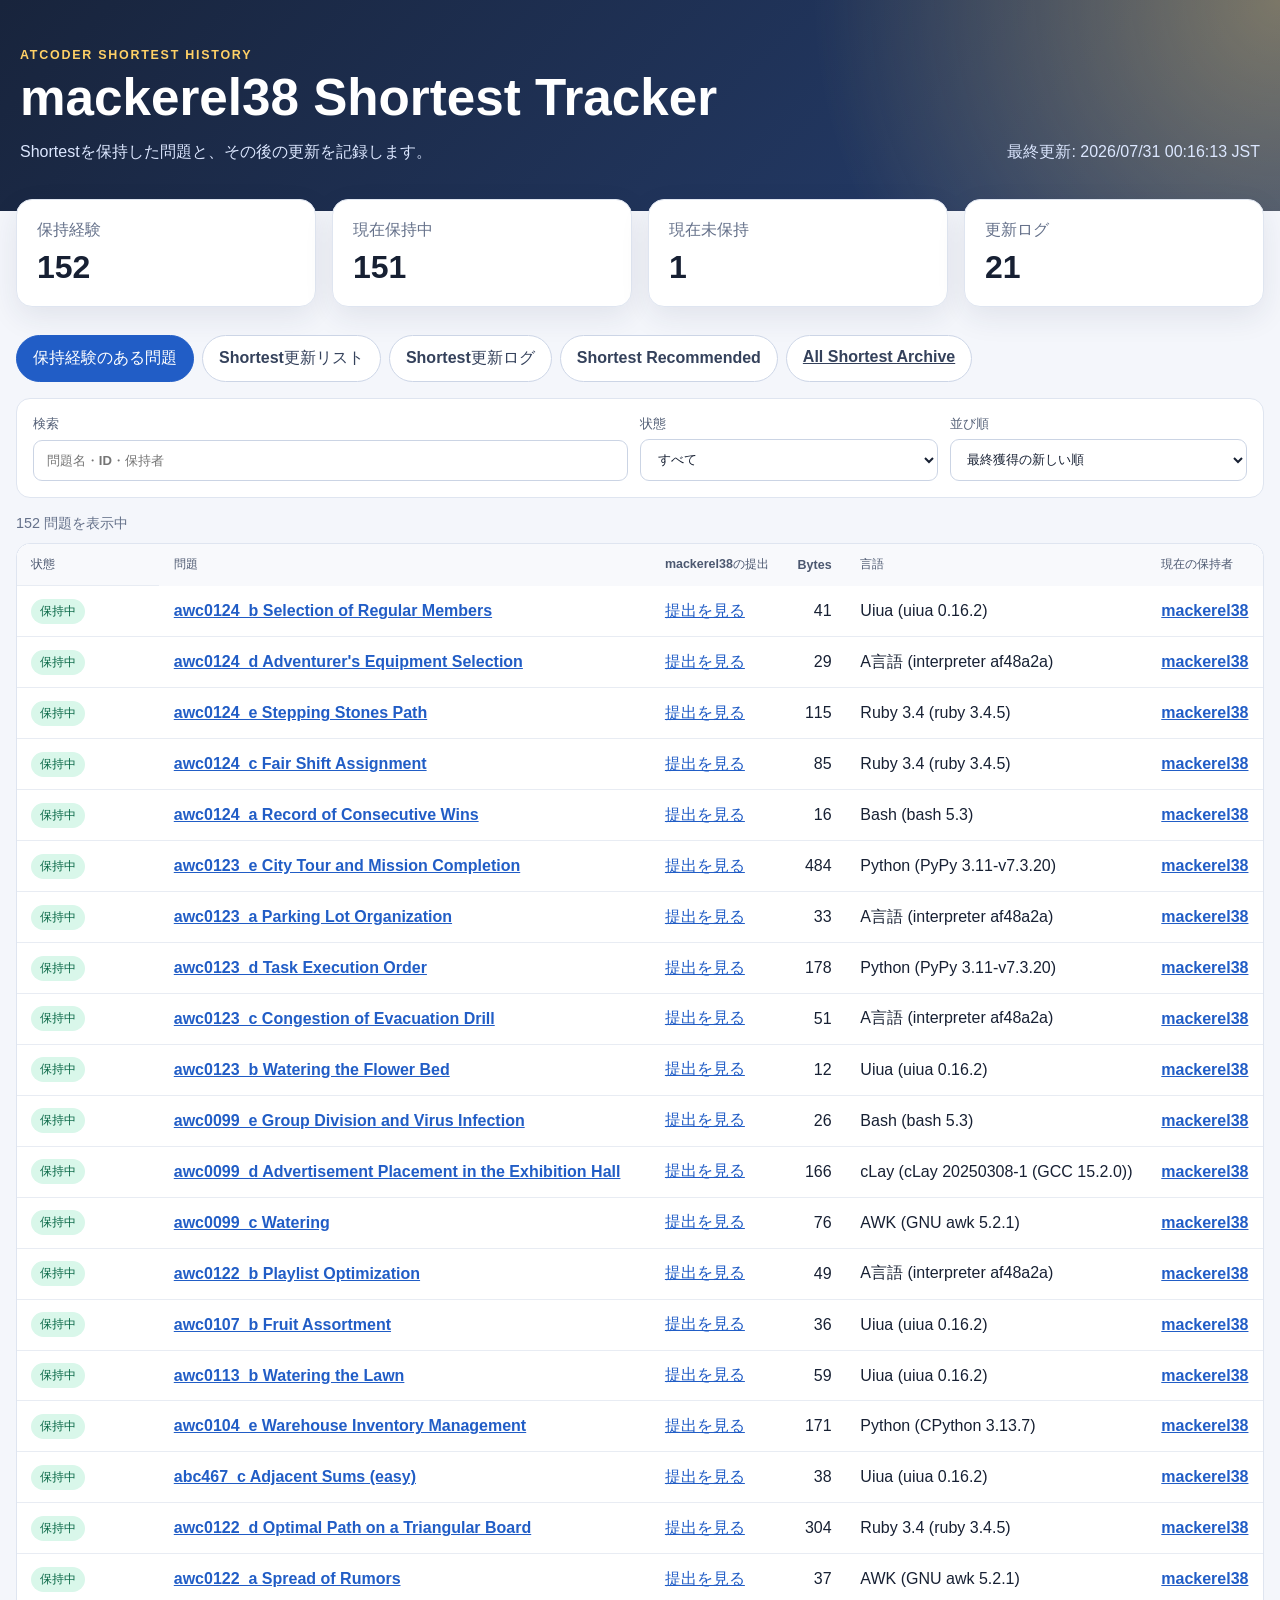
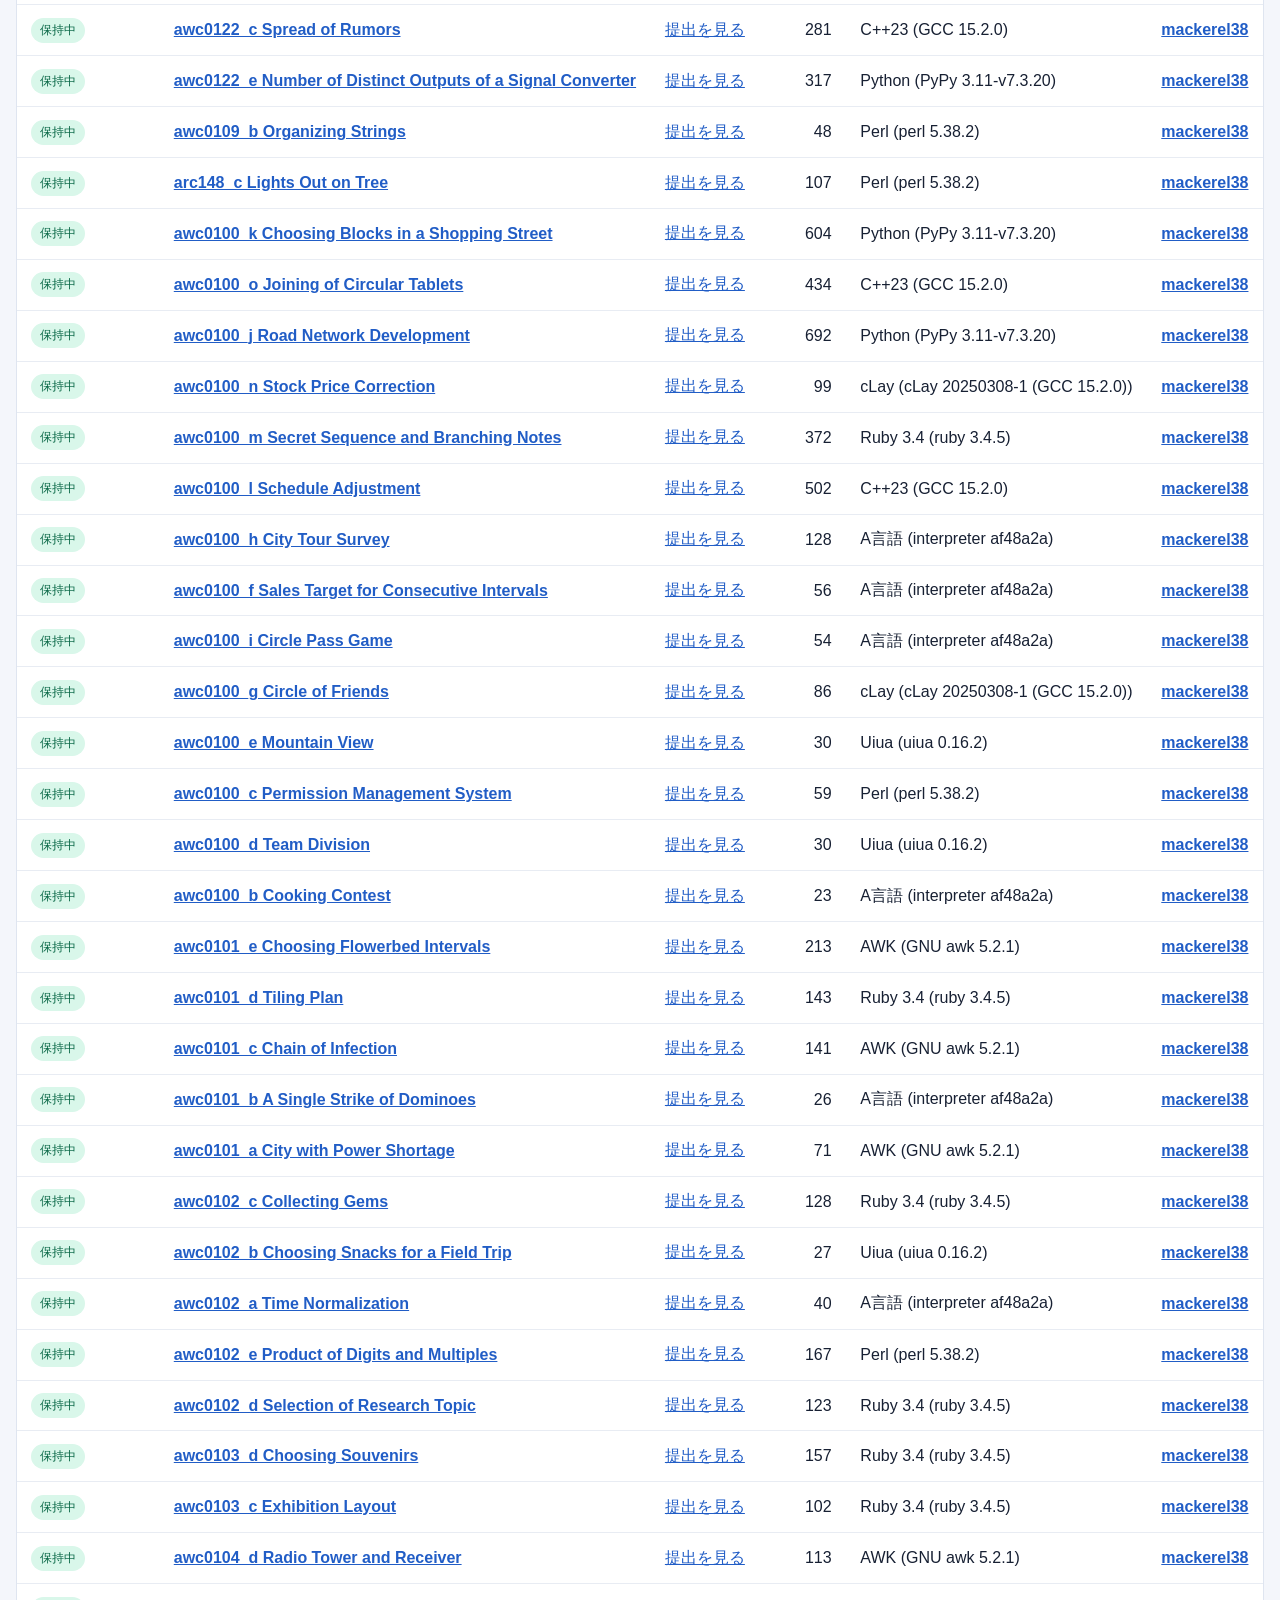
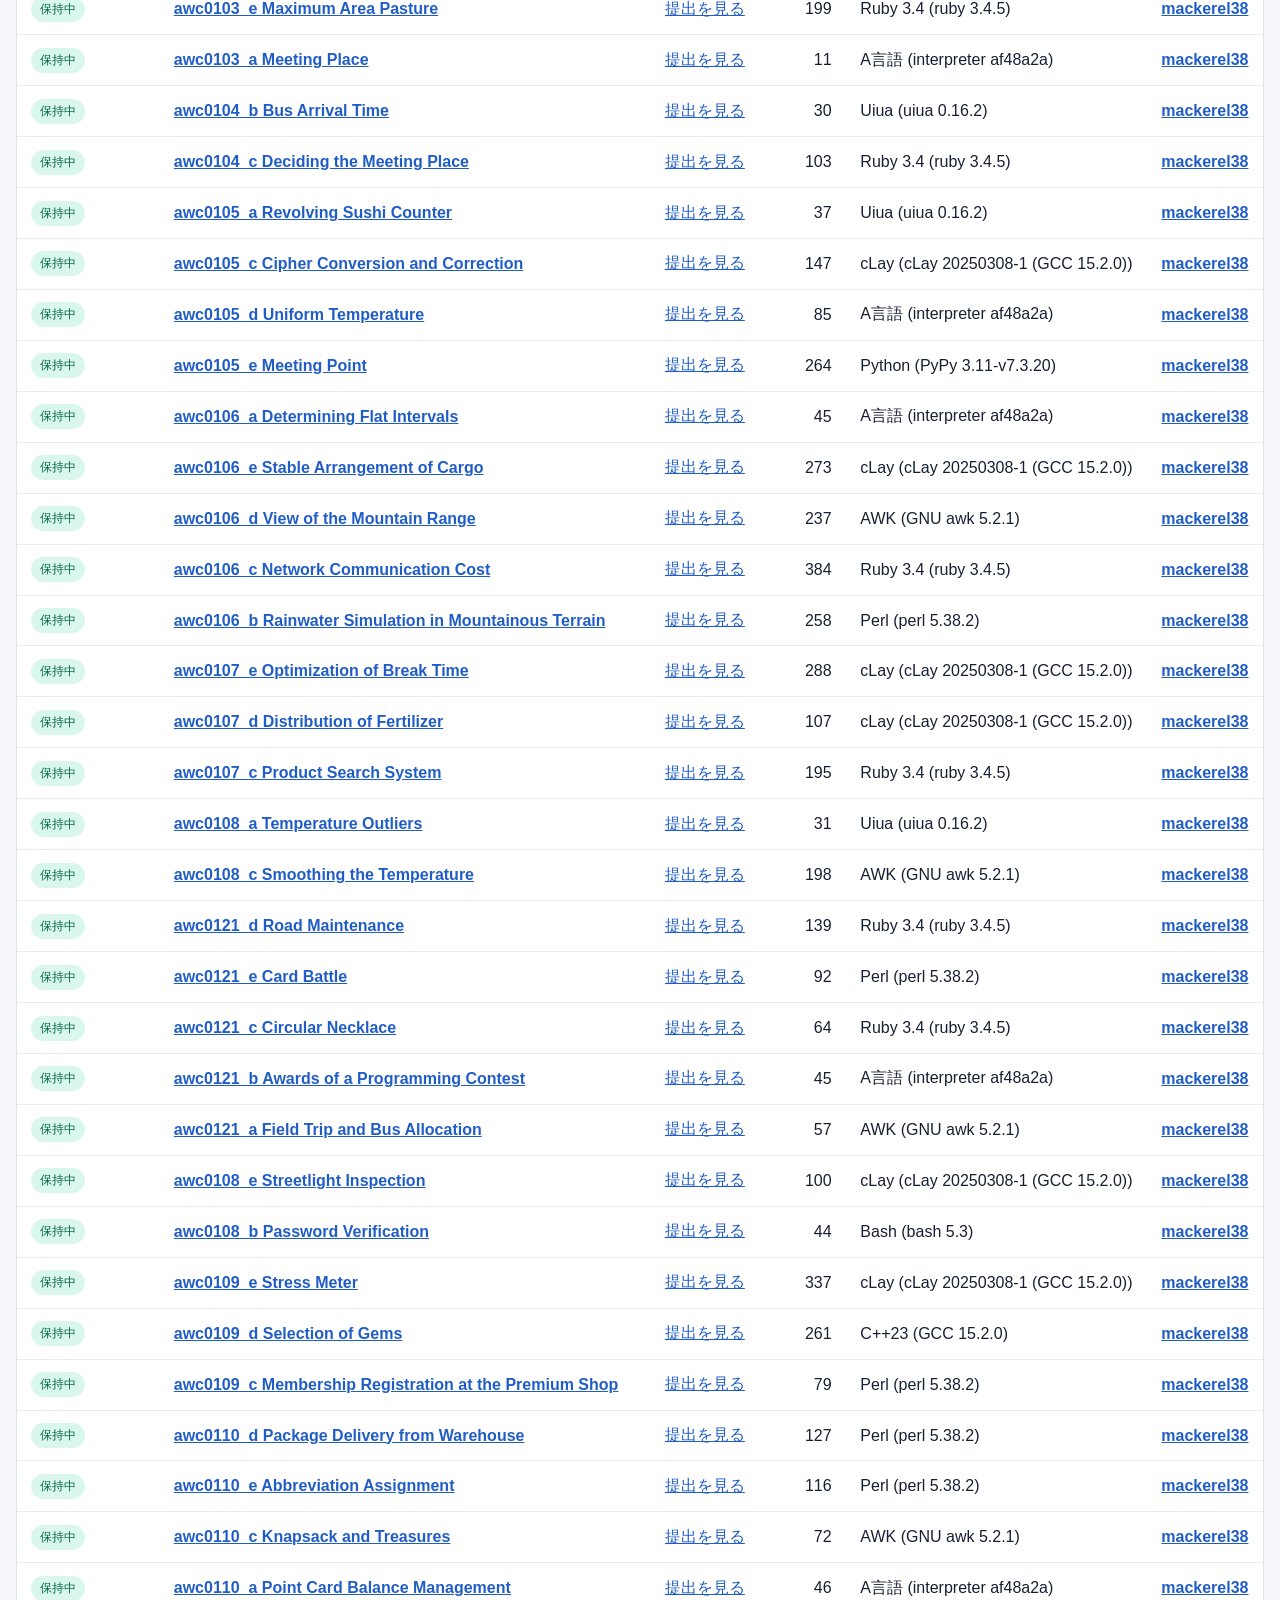
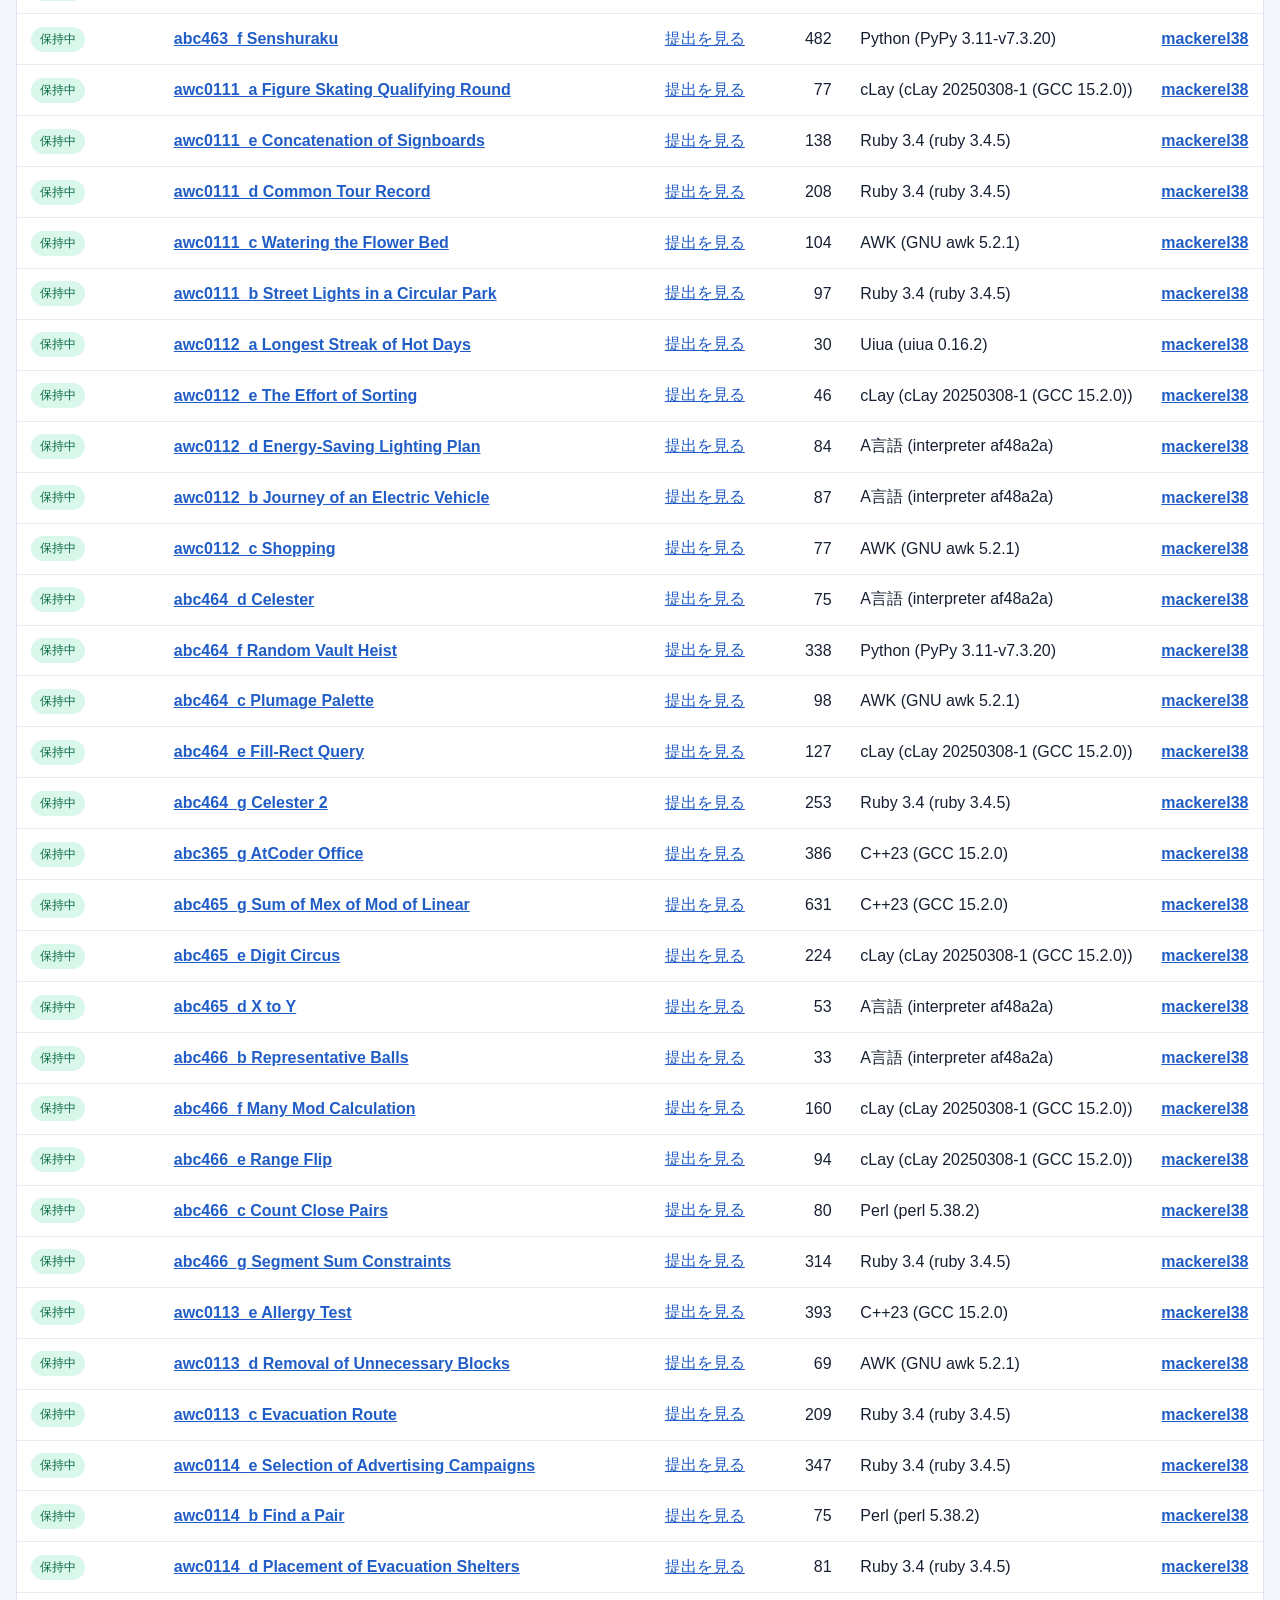
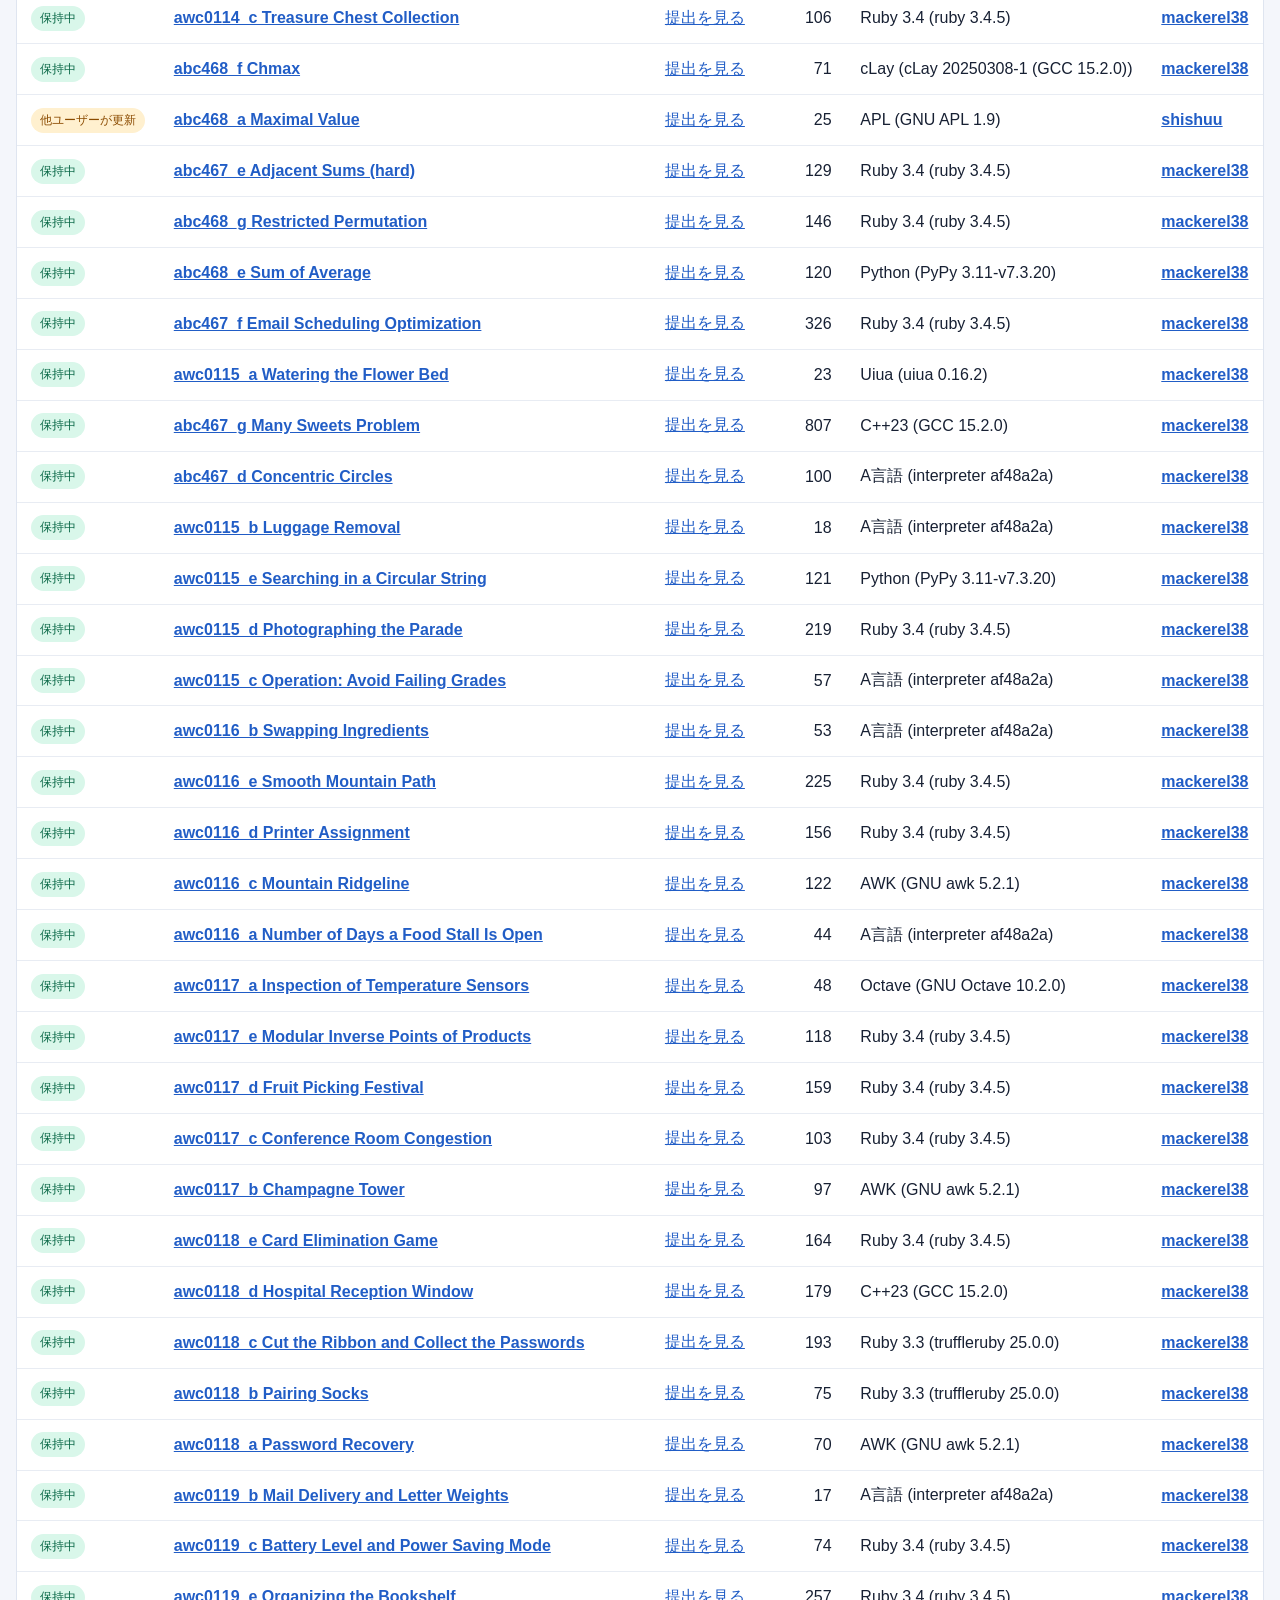
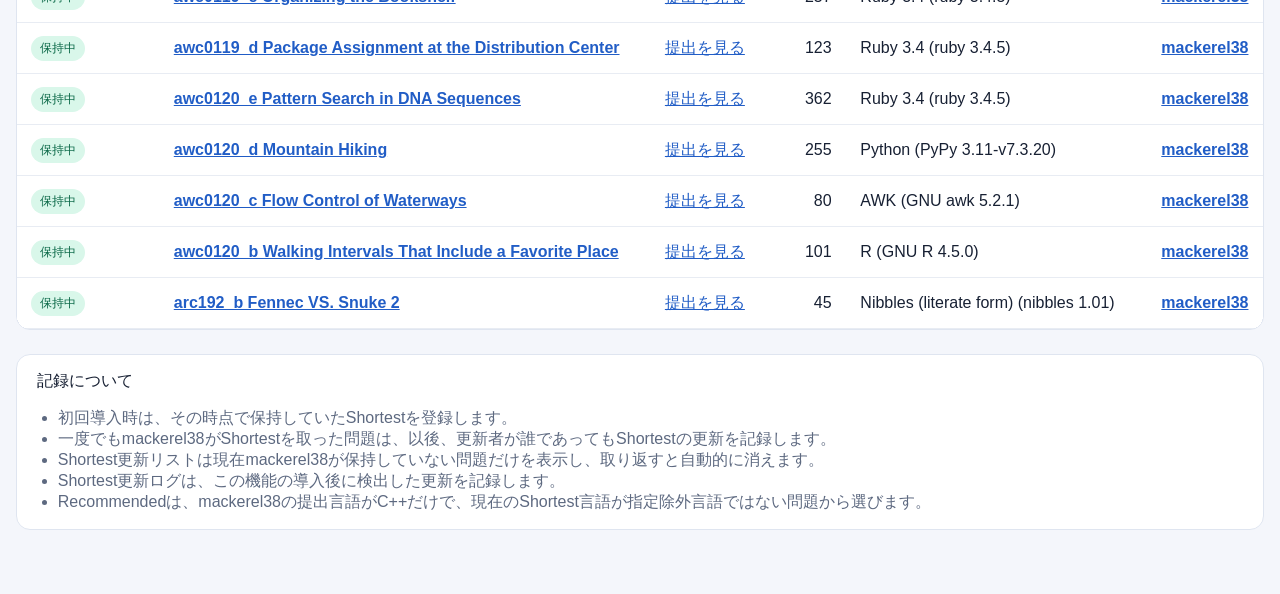
==== commit 68f44e17: "Add all shortest code archive" ====
--- a/docs/index.html
+++ b/docs/index.html
@@ -36,6 +36,9 @@
       <button class="tab" data-tab="recommended" type="button">
         Shortest Recommended
       </button>
+      <a class="tab archive-link" href="archive.html">
+        All Shortest Archive
+      </a>
     </nav>
 
     <section id="problems-panel" class="panel active">
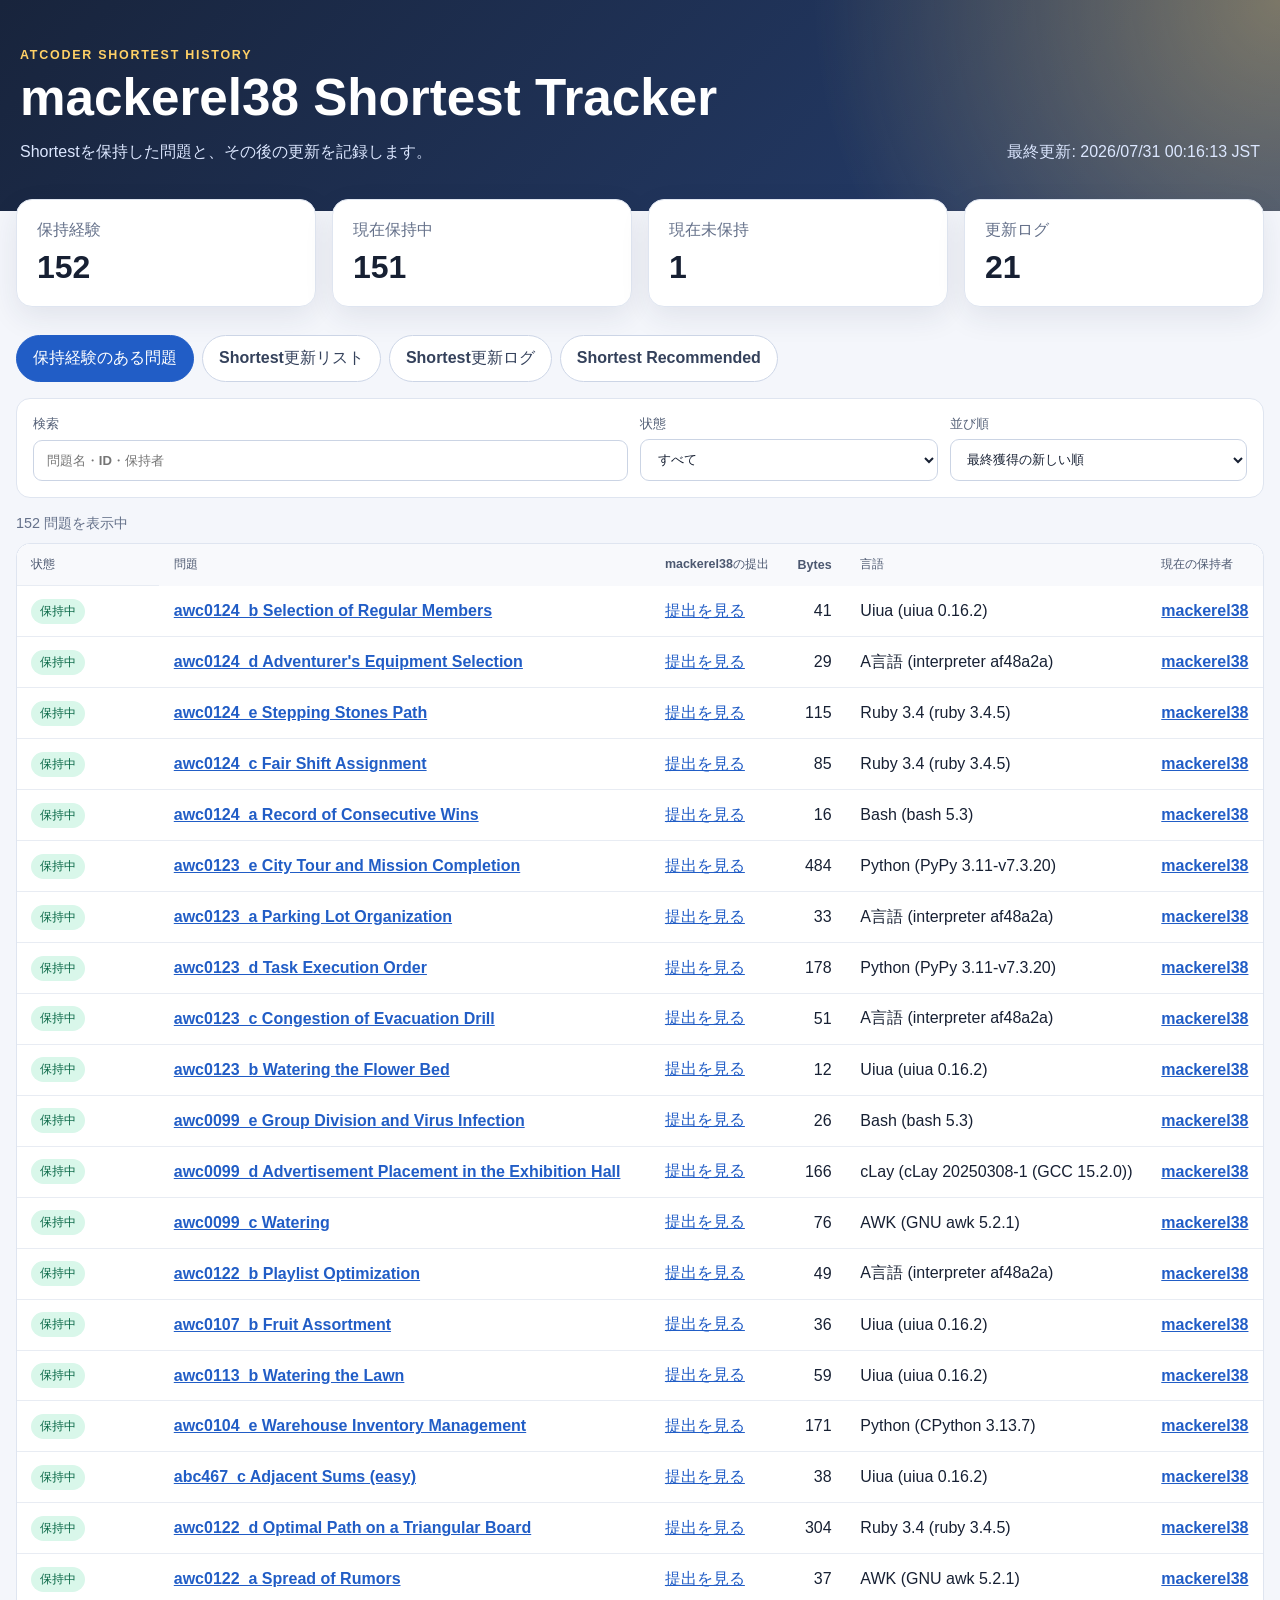
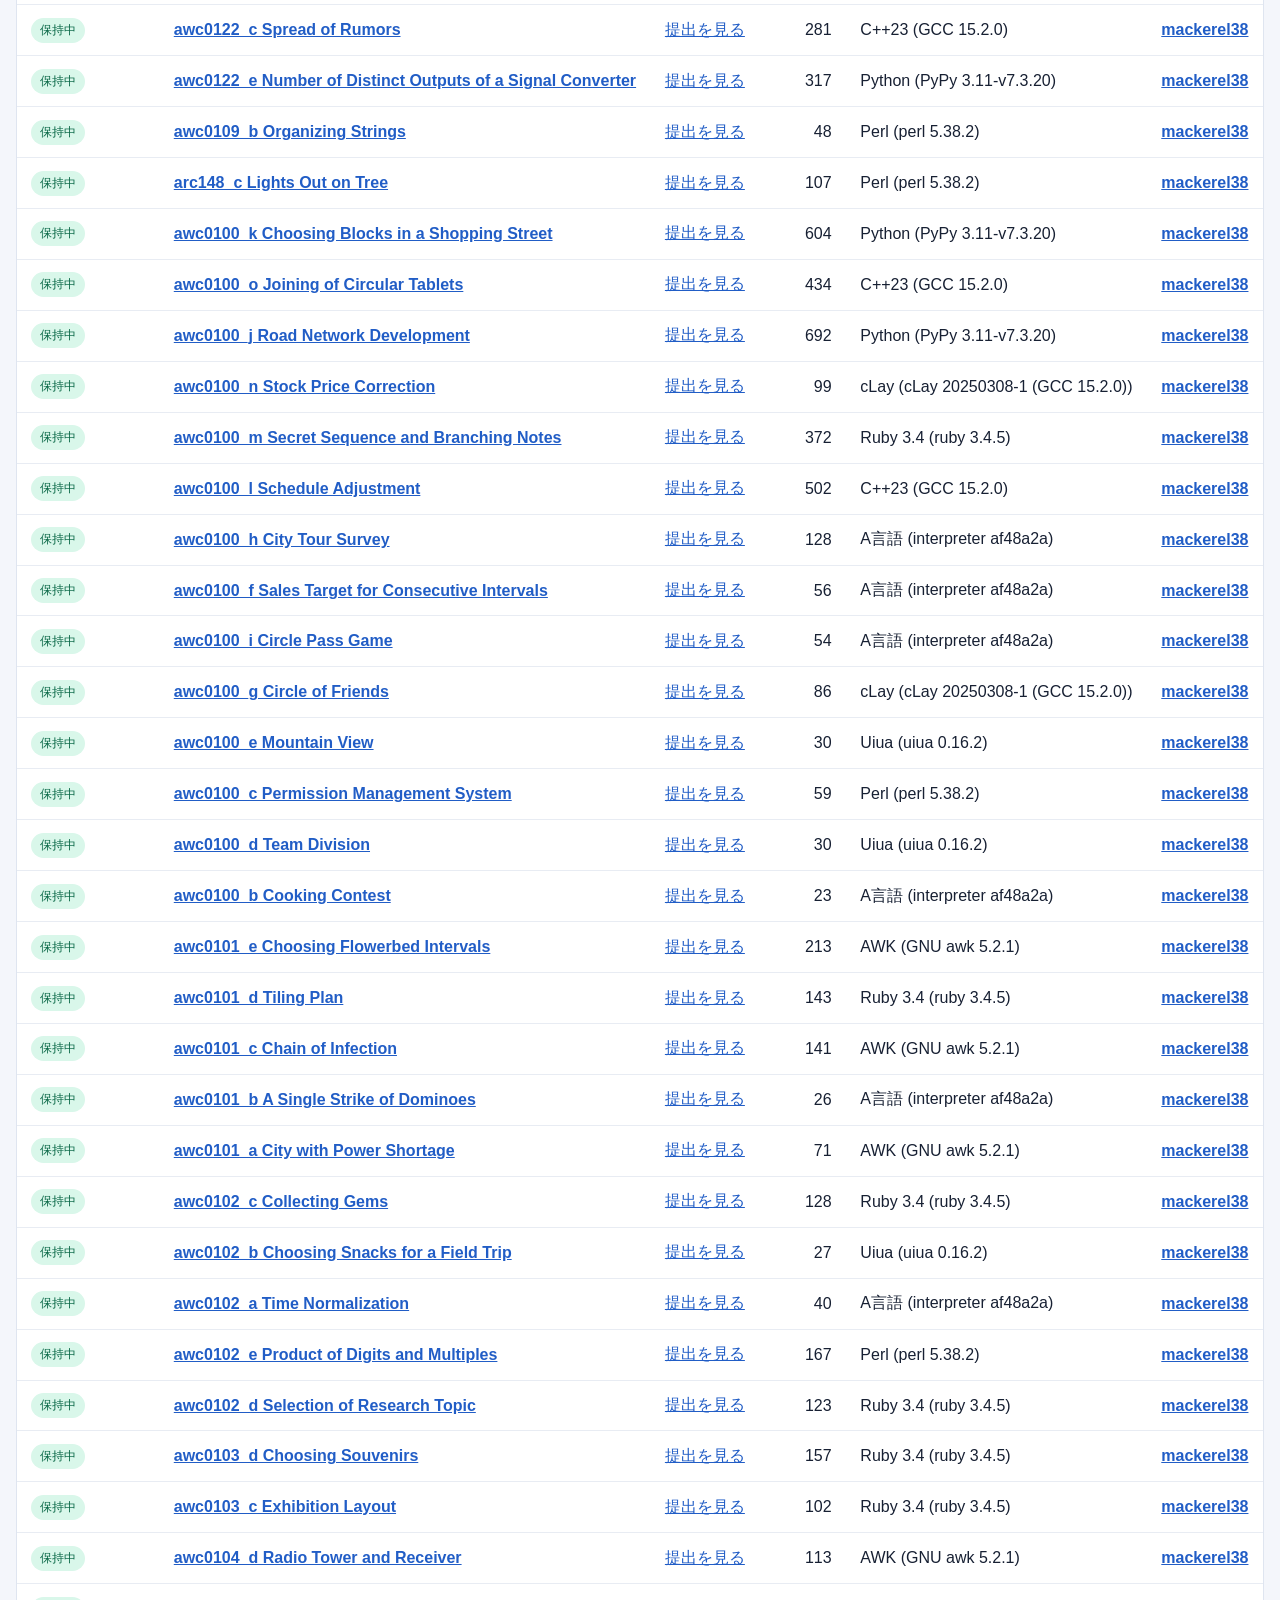
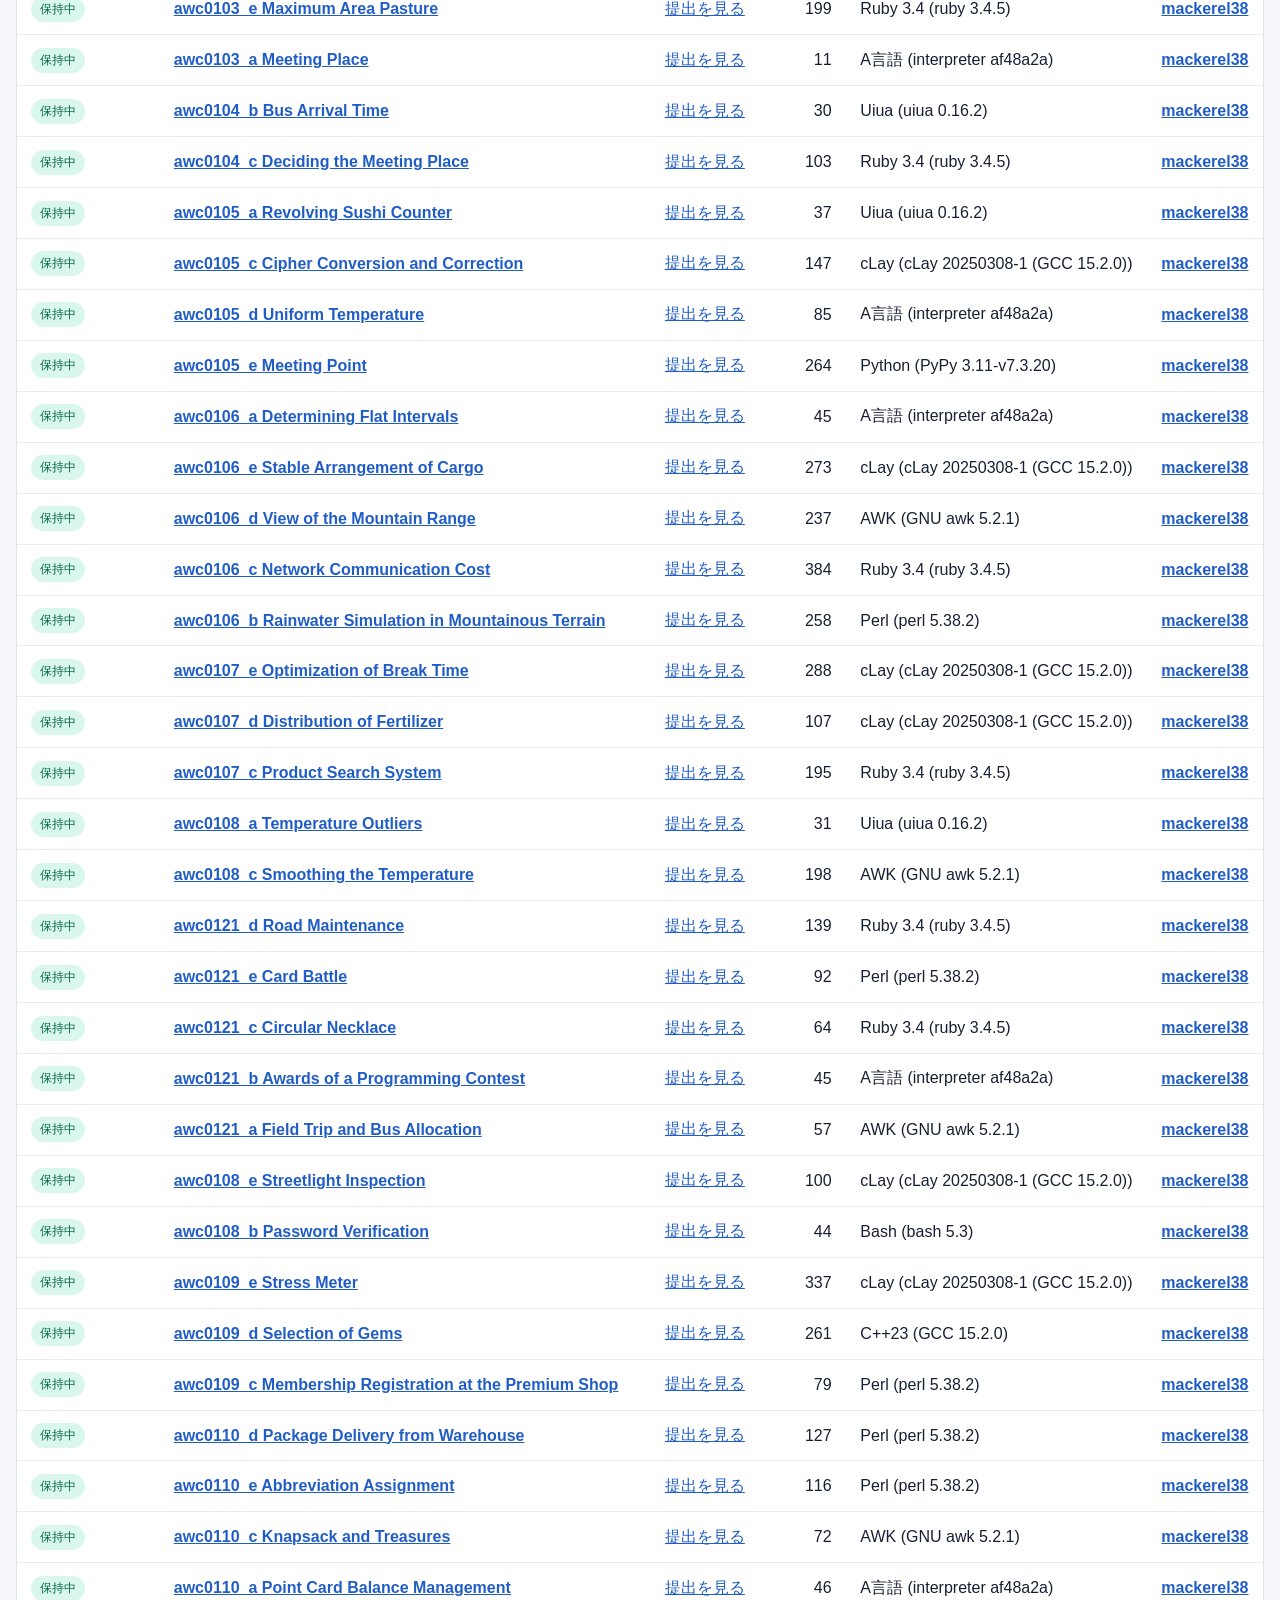
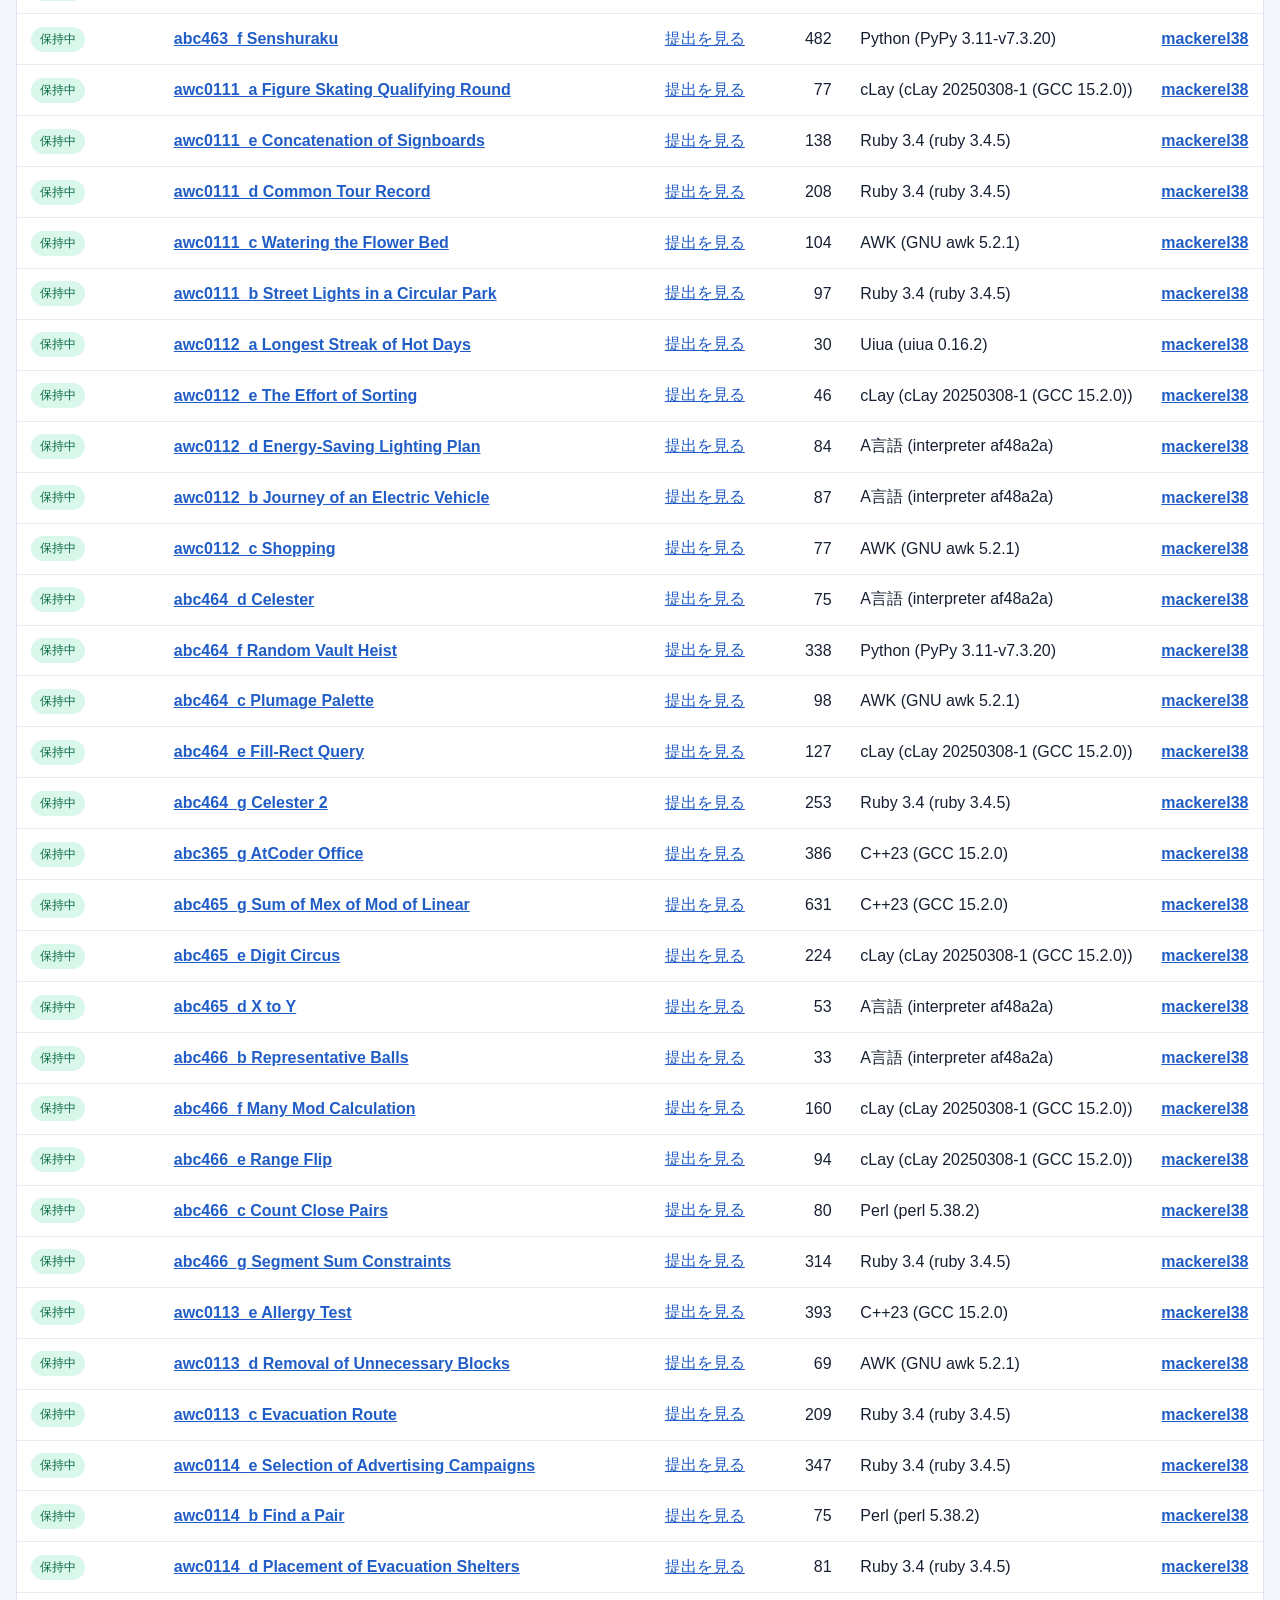
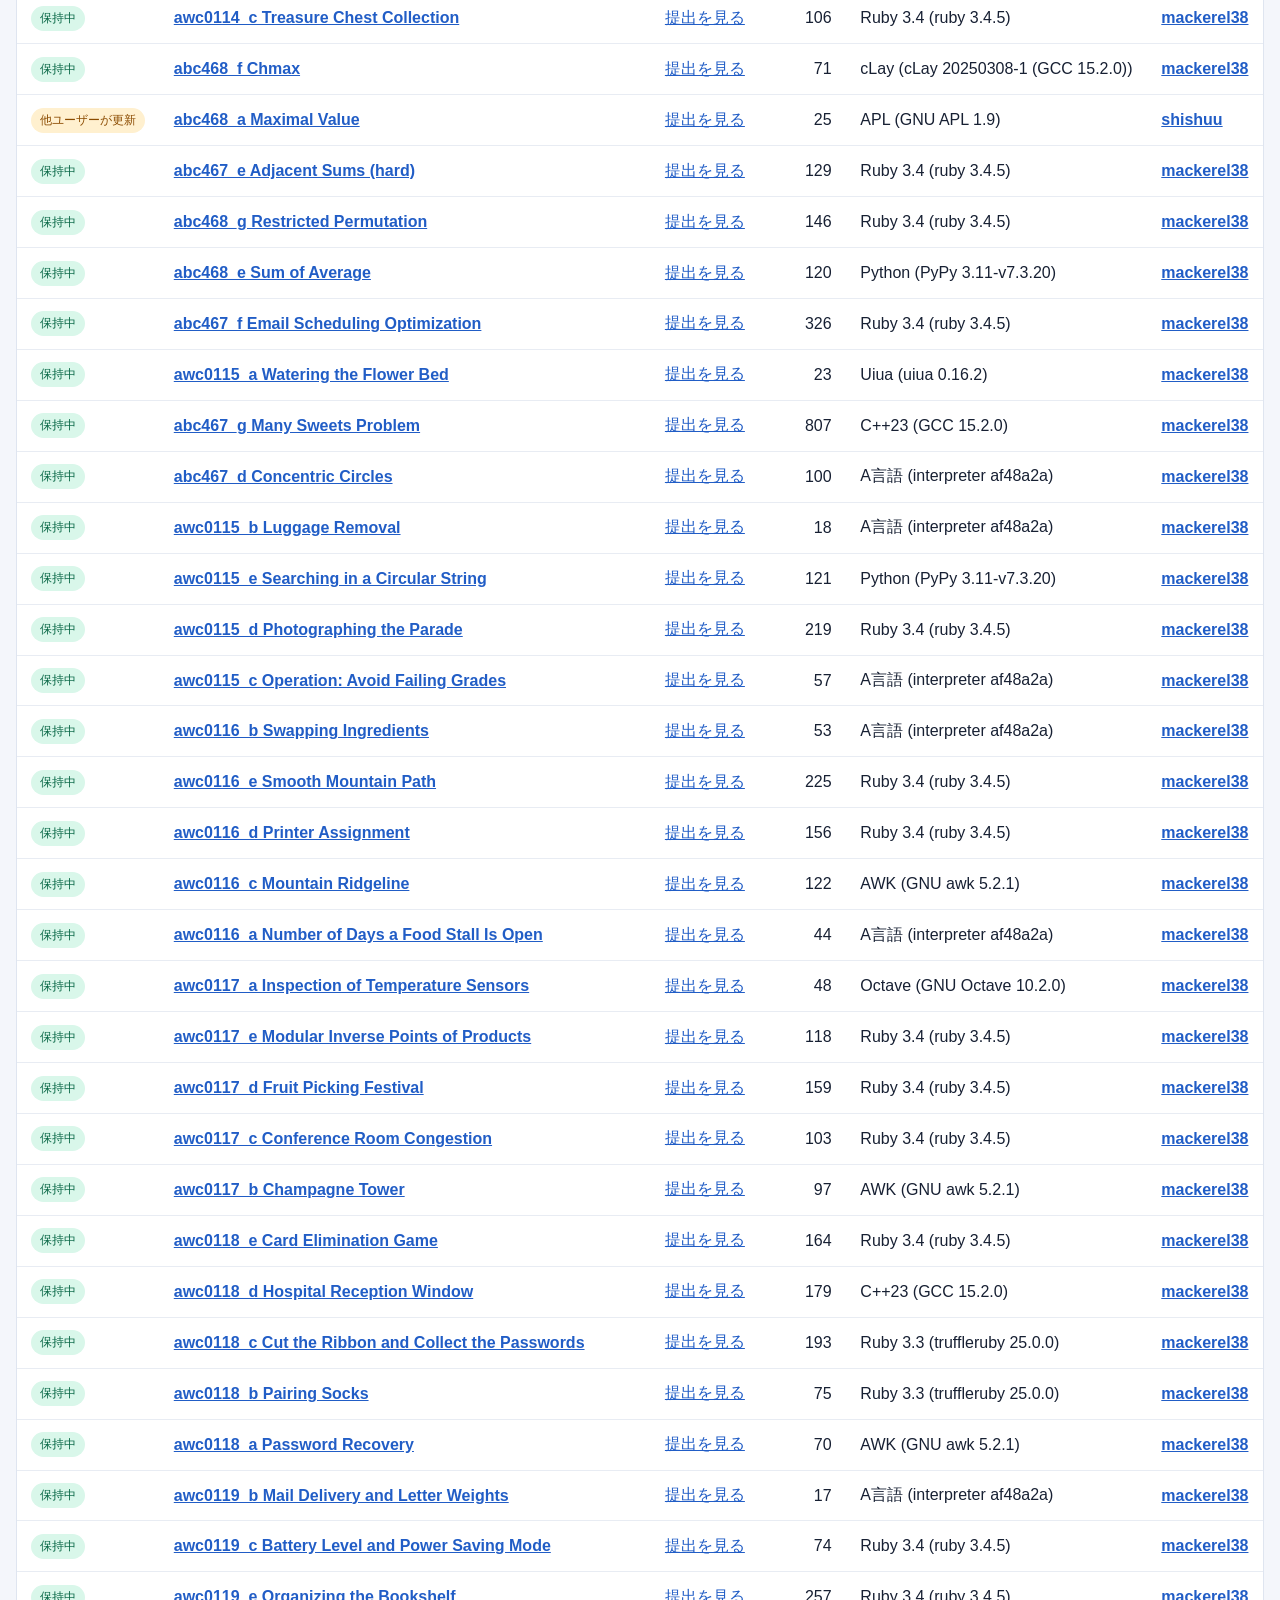
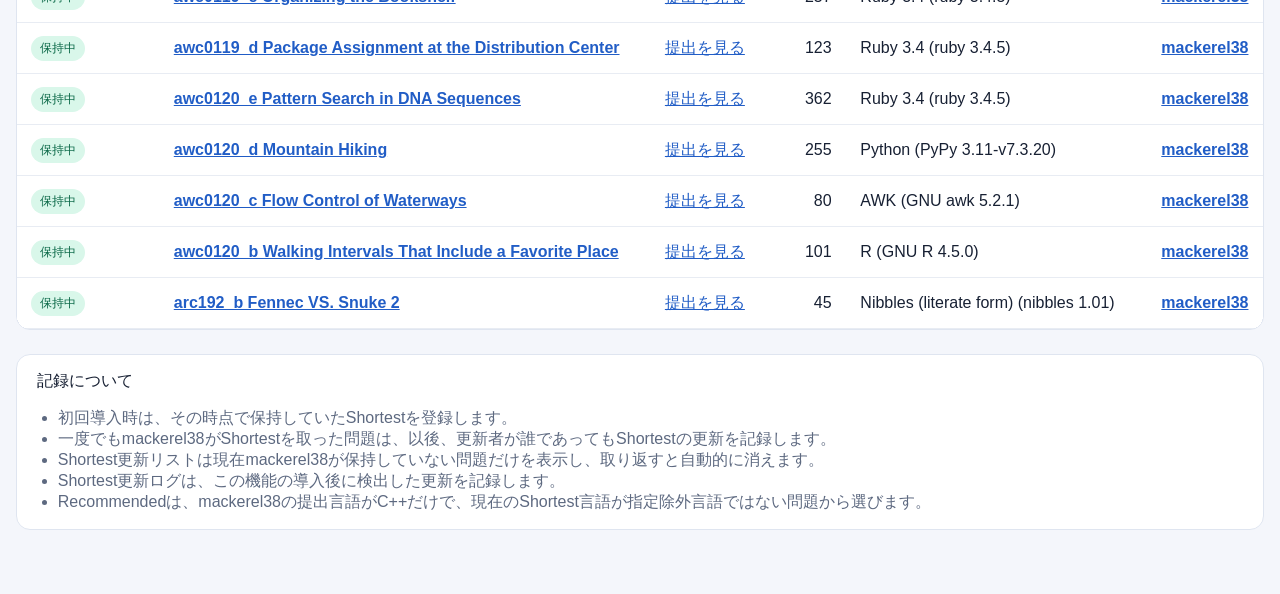
==== commit 00d17ce5: "Revert all shortest code archive" ====
--- a/docs/index.html
+++ b/docs/index.html
@@ -36,9 +36,6 @@
       <button class="tab" data-tab="recommended" type="button">
         Shortest Recommended
       </button>
-      <a class="tab archive-link" href="archive.html">
-        All Shortest Archive
-      </a>
     </nav>
 
     <section id="problems-panel" class="panel active">
